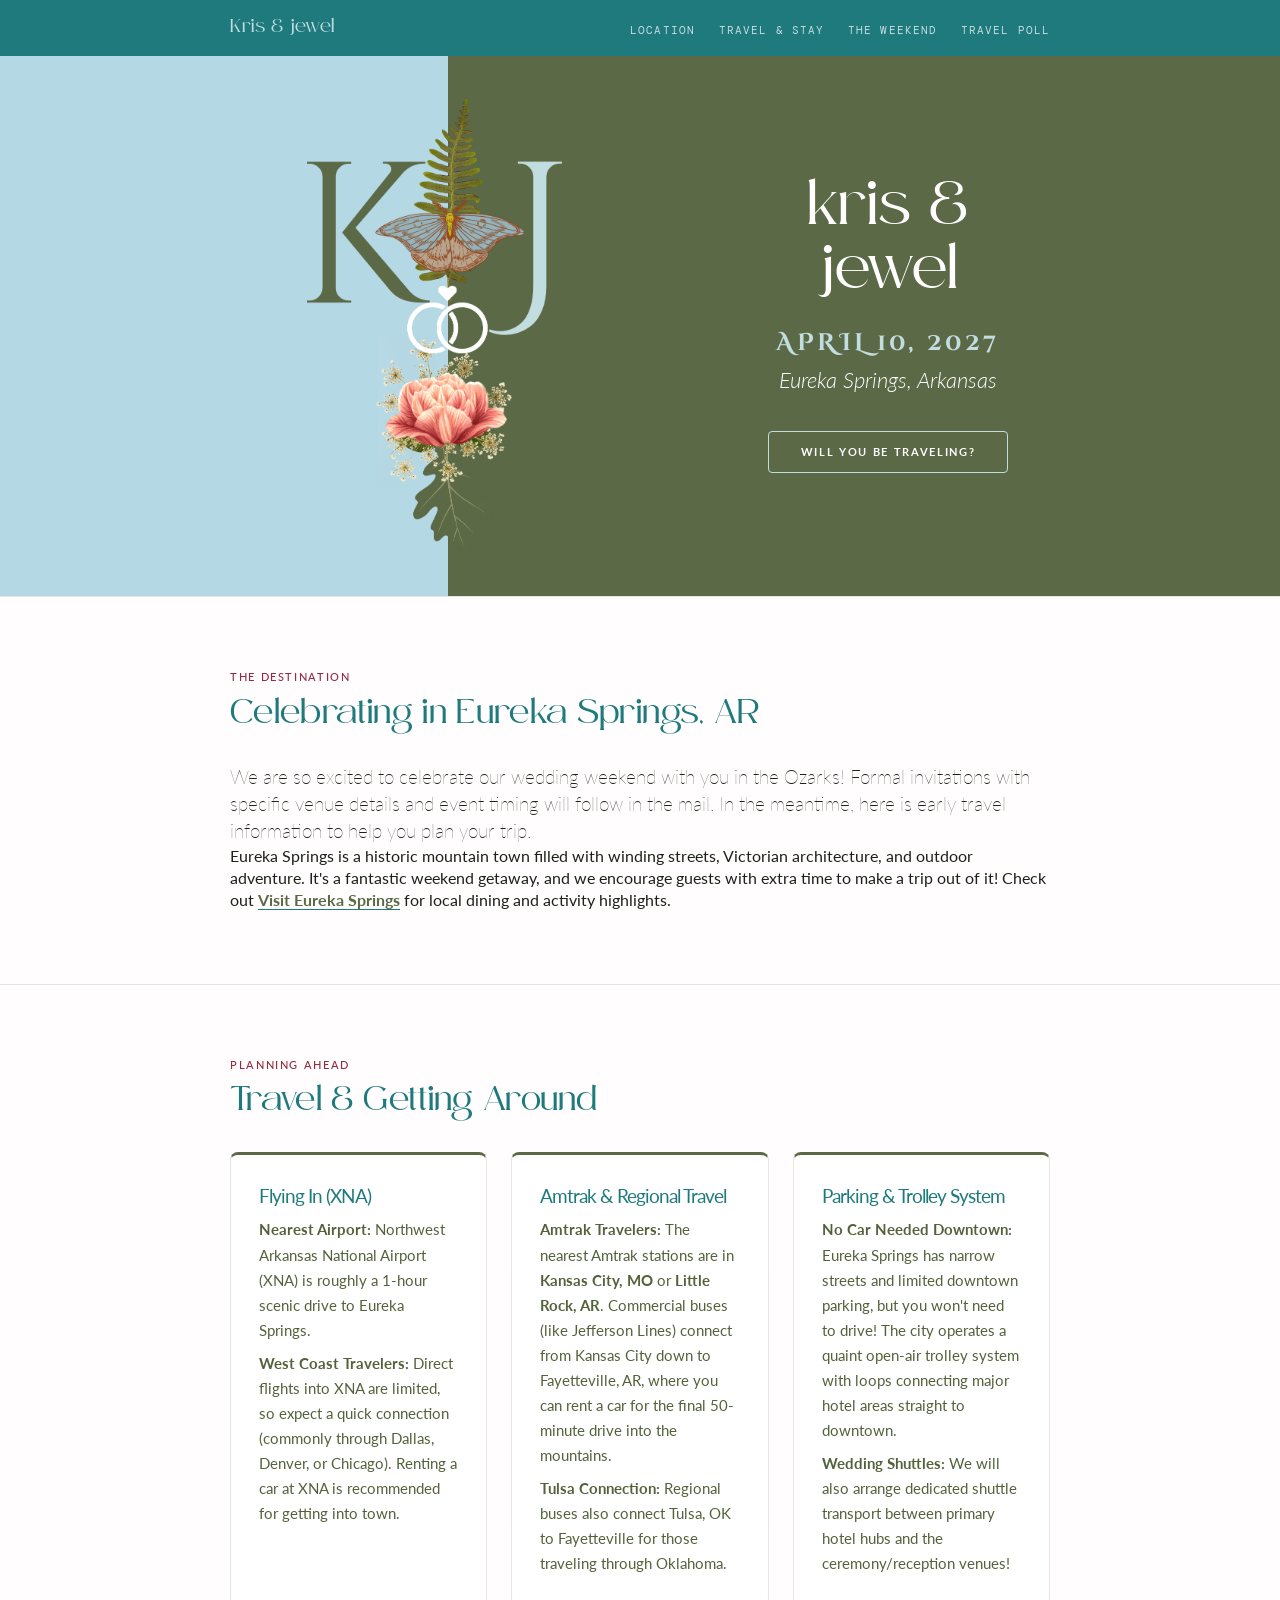
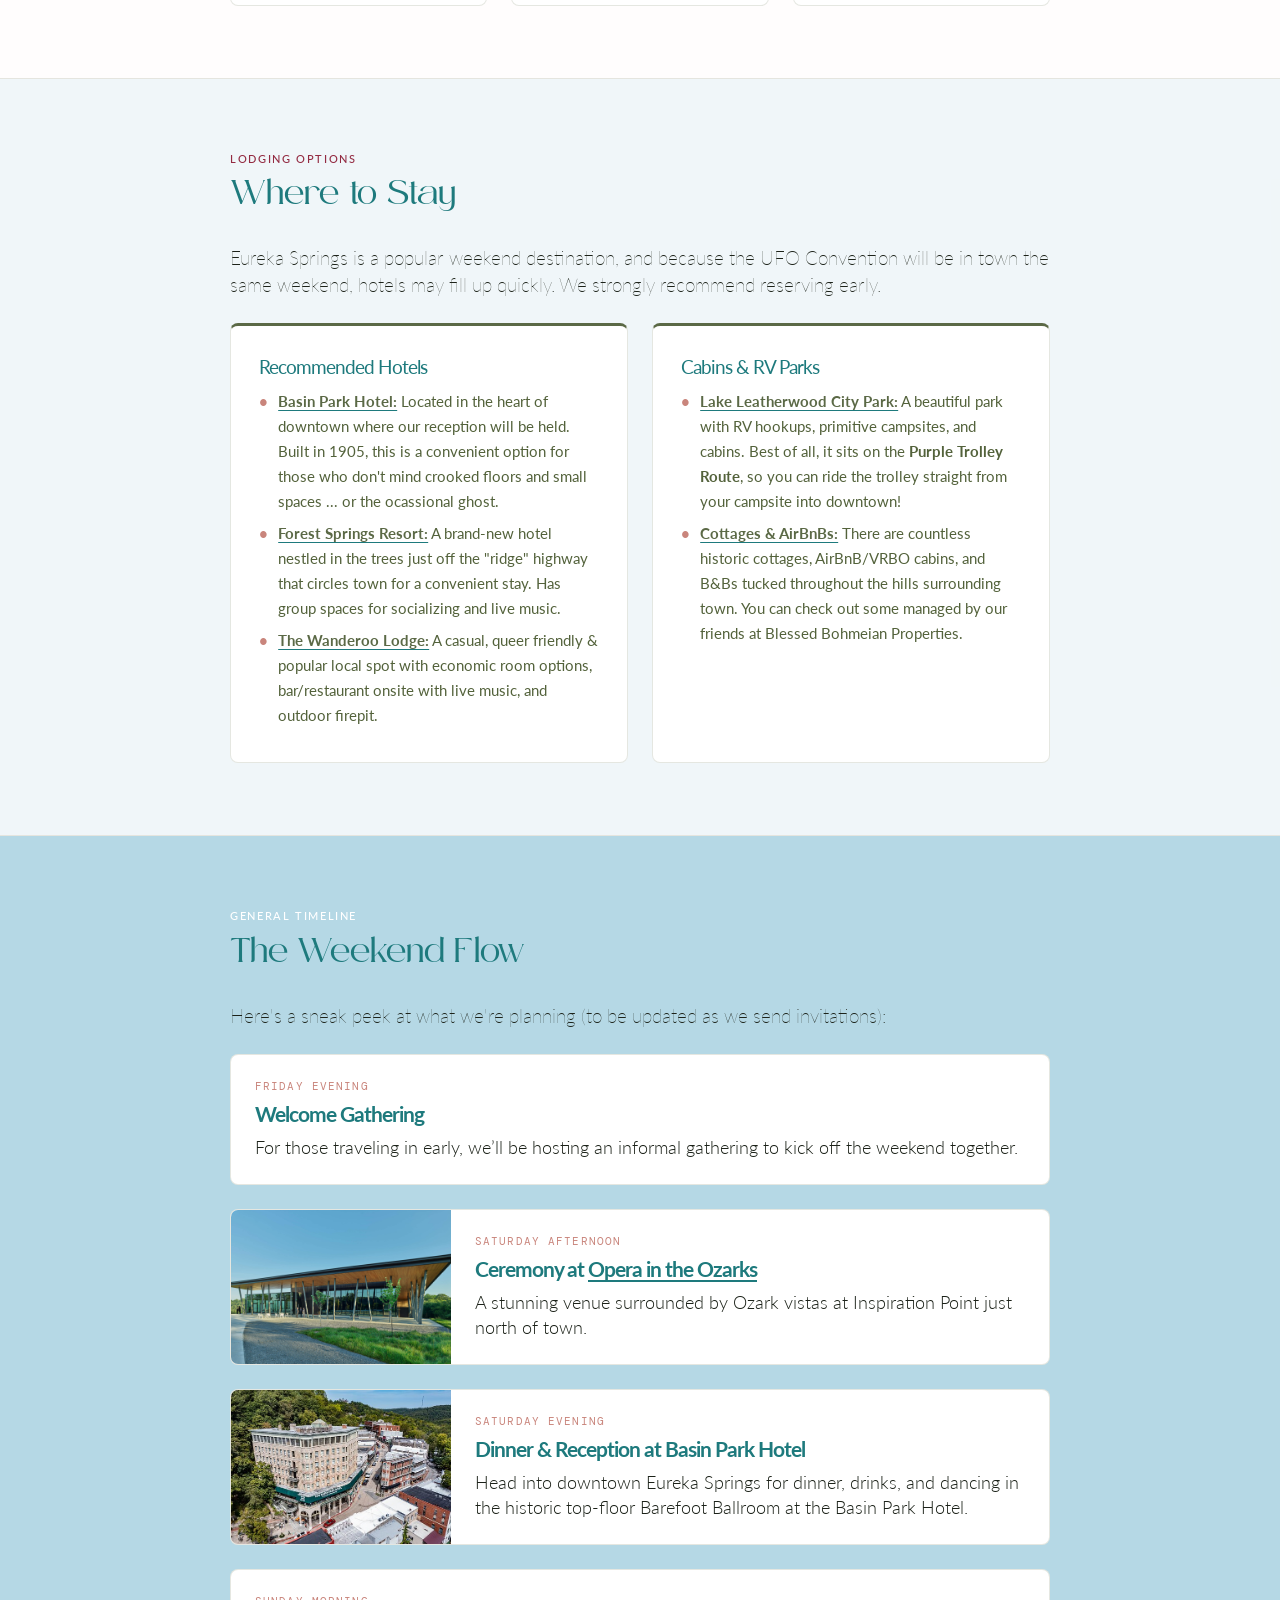
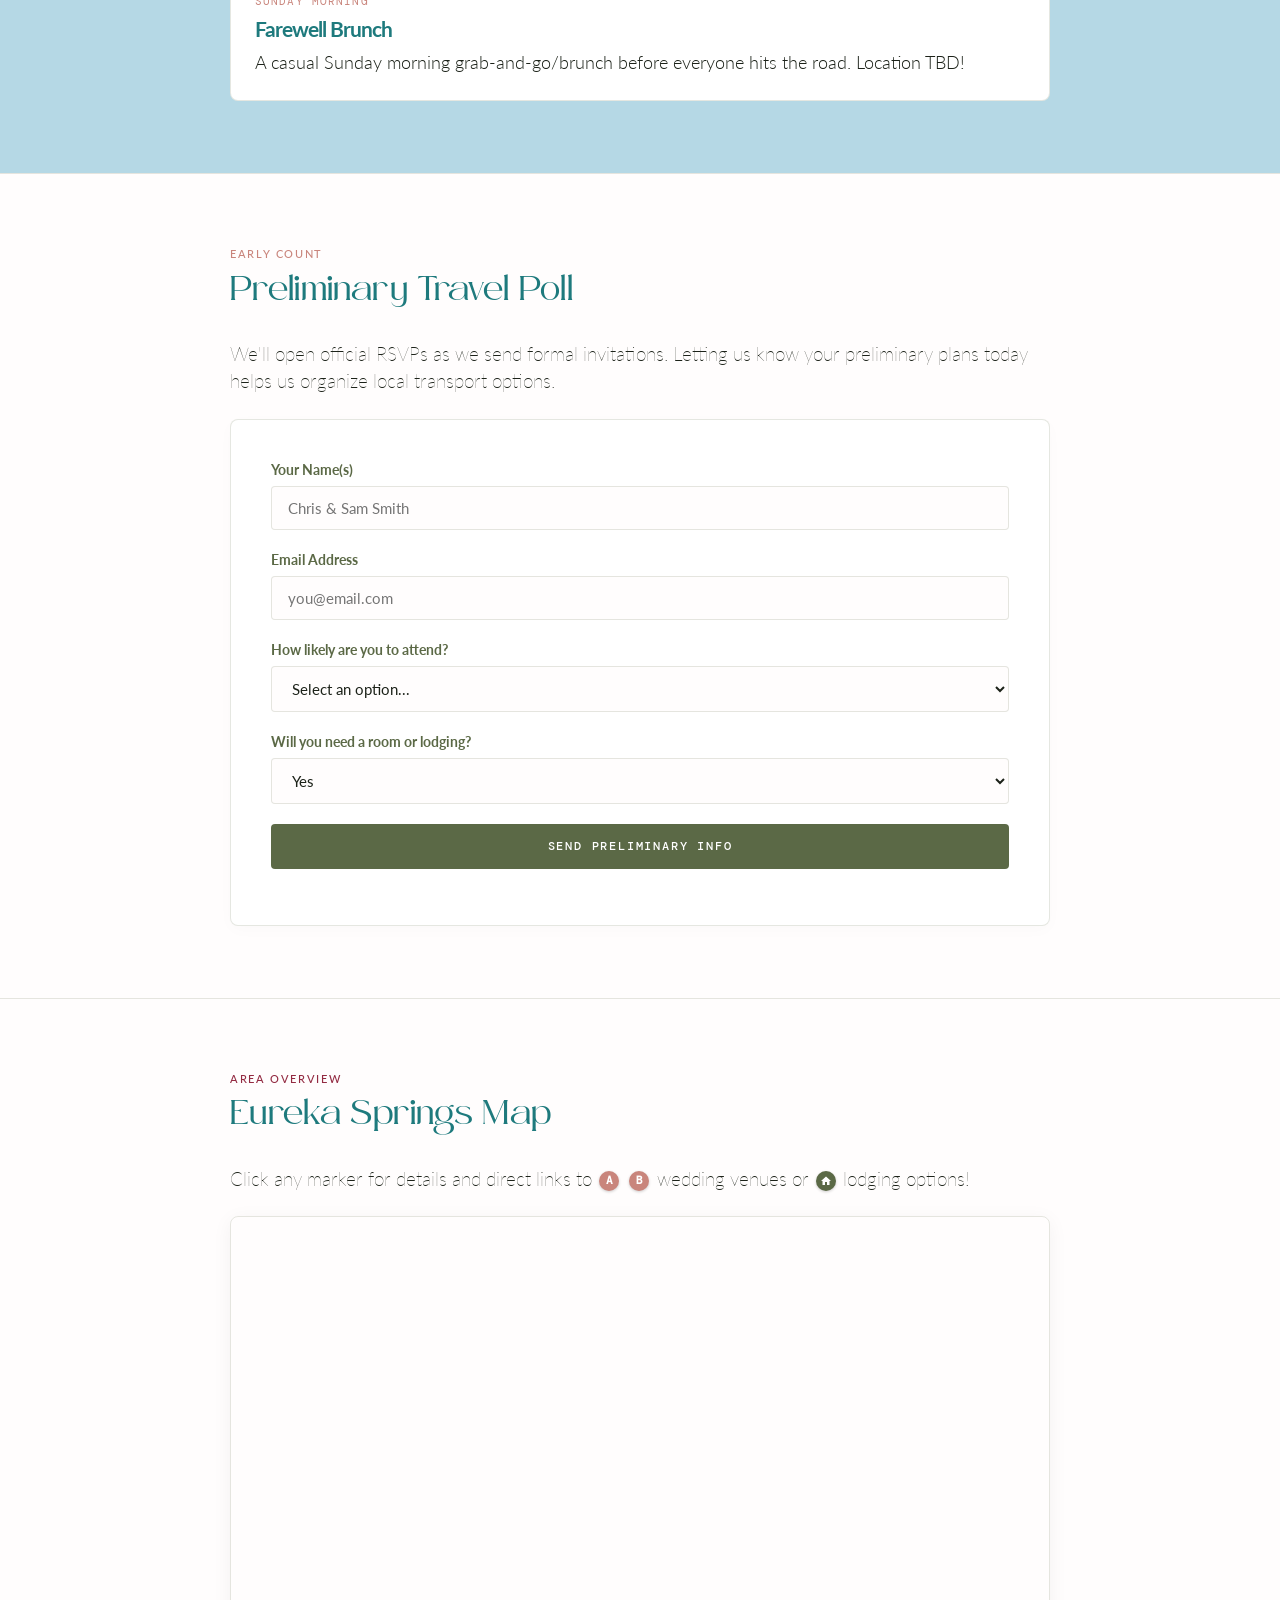
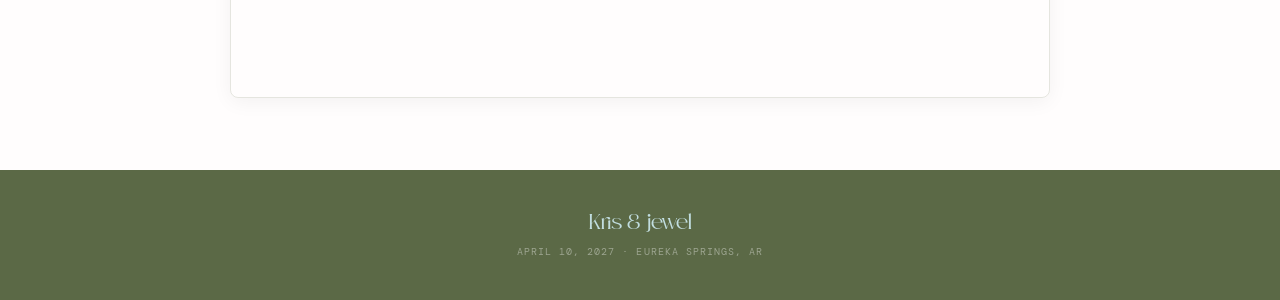
==== wedding/index.html @ e73281ef "adding wedding page for preview" ====
<!DOCTYPE html>
<html lang="en">
<head>
  <meta charset="UTF-8">
  <meta name="viewport" content="width=device-width, initial-scale=1.0">
  <title>Save the Date — Kris & jewel</title>
  <link rel="preconnect" href="https://fonts.googleapis.com">
  <link rel="preconnect" href="https://fonts.gstatic.com" crossorigin>
  <link href="https://fonts.googleapis.com/css2?family=Alex+Brush&family=Cinzel+Decorative&family=DM+Mono:wght@400;500&family=Lato:ital,wght@0,300;0,400;0,700;1,300;1,400&display=swap" rel="stylesheet">
  <!-- Mapbox GL JS -->
  <link href="https://api.mapbox.com/mapbox-gl-js/v3.1.2/mapbox-gl.css" rel="stylesheet">
  <script src="https://api.mapbox.com/mapbox-gl-js/v3.1.2/mapbox-gl.js"></script>

  <style>
/* ==========================================================================
   1. FONTS & ASSETS
   ========================================================================== */
@font-face {
  font-family: 'Safira March';
  src: url('assets/safira_march/SafiraMarch.ttf') format('truetype');
  font-weight: normal;
  font-style: normal;
  font-display: swap;
}

/* ==========================================================================
   2. SYSTEM VARIABLES (THEME CONFIGURATION)
   ========================================================================== */
:root {
  /* Color Palette */
  --brand-primary: #5b6946;      /* Deep Moss Green */
  --brand-secondary: #1e7a7d;    /* Teal */
  --brand-highlight: #C1DDDF;    /* Light Mid-Blue */
  --brand-accent: #c9857c; /*#E3887D; Coral Pink Accent */
  --brand-accent-dark: #932b42; /* crimson */

  /* Surface & Body Colors */
  --bg-main: #fffdfd;            /* almost white */
  --bg-secondary: #B5D8E5;       /* Soft ice blue */
  --bg-tertiary: #d8e6db;        /* light green */
  --surface-main: #FFFFFF;       /* Card Surface */
  --text-main: #1C2219;          /* Primary Body Text */
  --text-muted: #53623B;         /* Secondary Text (Muted Moss) */
  --text-light: #737D6F;         /* Light Text */
  --text-inverse: #FFFFFF;       /* Text on dark backgrounds */

  /* Structural Variables */
  --border-color: rgba(83, 98, 59, 0.15);
  --max-w: 820px;

  /* Typography Variables */
  --font-header: 'Safira March', serif;
  --font-accent: 'Cinzel Decorative', serif;
  --font-cursive: 'Alex Brush', cursive;
  --font-body: 'Lato', system-ui, -apple-system, sans-serif;
  --font-mono: 'DM Mono', monospace;
}

/* ==========================================================================
   3. BASE & RESET
   ========================================================================== */
*, *::before, *::after { 
  box-sizing: border-box; 
  margin: 0; 
  padding: 0; 
}

html { 
  scroll-behavior: smooth; 
  scroll-padding-top: 64px; 
}

body {
  font-family: var(--font-body);
  color: var(--text-main);
  background: var(--bg-main);
  line-height: 1.4;
  -webkit-font-smoothing: antialiased;
}

a {
  color: var(--brand-primary);
  text-decoration: underline;
  text-decoration-color: var(--brand-secondary);
  text-underline-offset: 3px;
  font-weight: 700;
  transition: color 0.2s, text-decoration-color 0.2s;
}

a:hover { 
  color: var(--text-main); 
  text-decoration-color: var(--brand-primary); 
}

/* ==========================================================================
   4. NAVIGATION
   ========================================================================== */
nav {
  position: sticky;
  top: 0;
  z-index: 100;
  background: #1e7a7d;
  padding: 0 1.5rem;
}

.nav-inner {
  max-width: var(--max-w);
  margin: 0 auto;
  display: flex;
  align-items: center;
  justify-content: space-between;
  height: 56px;
}

.nav-logo {
  font-family: var(--font-header);
  font-size: 1.2rem;
  color: var(--brand-highlight);
  letter-spacing: 0.03em;
}

.nav-links { 
  display: flex; 
  gap: 1.5rem; 
  list-style: none; 
}

.nav-links a {
  color: rgba(255, 255, 255, 0.75);
  font-family: var(--font-mono);
  font-size: 0.68rem;
  font-weight: 400;
  text-transform: uppercase;
  letter-spacing: 0.1em;
  text-decoration: none;
  transition: color 0.2s;
}

.nav-links a:hover,
.nav-links a.active { 
  color: var(--brand-highlight); 
}

.nav-toggle { display: none; }

.hamburger {
  display: none;
  cursor: pointer;
  padding: 0.5rem;
}

.hamburger span {
  display: block;
  width: 22px;
  height: 2px;
  background: var(--brand-highlight);
  margin: 4px 0;
  border-radius: 2px;
  transition: all 0.3s ease;
}

@media (max-width: 768px) {
  .hamburger { display: block; }

  .nav-links {
    display: none;
    position: absolute;
    top: 56px;
    left: 0;
    right: 0;
    background: var(--brand-primary);
    flex-direction: column;
    padding: 1.5rem;
    gap: 1.25rem;
    border-top: 1px solid var(--border-color);
    box-shadow: 0 8px 24px rgba(0, 0, 0, 0.2);
    text-align: center;
  }

  .nav-toggle:checked ~ .nav-links { display: flex; }

  .nav-toggle:checked ~ .hamburger span:nth-child(1) { transform: rotate(45deg) translate(4px, 4px); }
  .nav-toggle:checked ~ .hamburger span:nth-child(2) { opacity: 0; }
  .nav-toggle:checked ~ .hamburger span:nth-child(3) { transform: rotate(-45deg) translate(5px, -5px); }

  .nav-links a { font-size: 0.85rem; padding: 0.35rem 0; display: block; }
}

/* ==========================================================================
   5. GRAPHIC HERO SECTION
   ========================================================================== */
.graphic-hero {
  display: flex;
  width: 100vw;
  padding: 0;
  margin-left: calc(50% - 50vw);
  min-height: 540px;
  background: var(--brand-primary);
  overflow: hidden;
  position: relative;
}

.hero-split-left {
  flex: 0 0 35%;
  background-color: var(--bg-secondary);
  background-image: url('./assets/bkg-blueprint.png');
  background-size: cover;
  background-position: right center;
  position: relative;
  display: flex;
  align-items: center;
  justify-content: flex-end;
}

.hero-monogram-overlay {
  position: absolute;
  right: -114px;
  height: 85%; 
  width: auto;
  object-fit: contain;
  z-index: 10;
  pointer-events: none;
}

.hero-split-right {
  flex: 0 0 65%;
  background: var(--brand-primary);
  display: flex;
  flex-direction: column;
  justify-content: center;
  align-items: center;
  padding: 3rem 2rem 3rem 5rem;
  color: var(--text-inverse);
  text-align: center;
  position: relative;
  z-index: 1;
}

.hero-names-styled {
  font-family: var(--font-header);
  text-transform: lowercase;
  font-size: 3.8rem;
  line-height: 1.05;
  font-weight: 400;
  margin-bottom: 1.25rem;
  color: var(--text-inverse);
  letter-spacing: 0.02em;
}

.hero-date-styled {
  font-family: var(--font-accent);
  font-size: 1.5rem;
  font-weight: 600;
  letter-spacing: 0.14em;
  text-transform: uppercase;
  color: var(--brand-highlight);
  margin-bottom: 0.2rem;
}

.hero-location-styled {
  font-family: var(--font-body);
  font-style: italic;
  font-size: 1.4rem;
  font-weight: 300;
  color: var(--text-inverse);
  margin-bottom: 2.25rem;
}

.hero-cta-styled {
  display: inline-block;
  padding: 0.75rem 2rem;
  background: transparent;
  color: var(--text-inverse);
  border: 1px solid var(--brand-highlight);
  font-family: var(--font-body);
  font-size: 0.7rem;
  text-transform: uppercase;
  letter-spacing: 0.15em;
  text-decoration: none;
  border-radius: 4px;
  transition: all 0.25s ease;
}

.hero-cta-styled:hover {
  background: var(--brand-highlight);
  color: var(--brand-primary);
}

/* ==========================================================================
   6. SECTIONS & CONTENT LAYOUT
   ========================================================================== */
section { padding: 4.5rem 1.5rem; }

.section-inner { 
  max-width: var(--max-w); 
  margin: 0 auto; 
}
.section-intro {
  font-size: 1.2rem;
  font-weight: lighter;
}
.section-label {
  font-family: var(--font-body);
  font-size: 0.68rem;
  font-weight: 500;
  text-transform: uppercase;
  letter-spacing: 0.15em;
  color: var(--brand-accent-dark);
  margin-bottom: 0.4rem;
}

.section-title {
  font-family: var(--font-header);
  font-size: 2.2rem;
  font-weight: 400;
  letter-spacing: 0.01em;
  margin-bottom: 1.5rem;
  color: var(--brand-secondary);
}

section#flow { background-color: var(--bg-secondary); }
section#flow .section-label { color: white; }
section#intent .section-label { color: var(--brand-accent); }

.section-divider {
  border: none;
  border-top: 1px solid var(--border-color);
  margin: 0;
}

/* Cards Grid */
.card-grid {
  display: grid;
  grid-template-columns: repeat(auto-fit, minmax(250px, 1fr));
  gap: 1.5rem;
  margin-top: 1.5rem;
}

.card {
  background: var(--surface-main);
  border-radius: 8px;
  padding: 1.75rem;
  border: 1px solid var(--border-color);
  border-top: 3px solid var(--brand-primary);
}

.card h3 {
  font-family: var(--font-body);
  font-size: 1.2rem;
  font-weight: 400;
  letter-spacing: -1px;
  margin-bottom: 0.5rem;
  color: var(--brand-secondary);
}

.card p, .card ul { 
  font-size: 0.95rem; 
  color: var(--text-muted); 
  line-height: 1.65; 
}

.card ul { list-style: none; margin-top: 0.5rem; }
.card ul li { position: relative; padding-left: 1.2rem; margin-bottom: 0.4rem; }
.card ul li::before {
  content: "•";
  color: var(--brand-accent);
  font-weight: bold;
  position: absolute;
  left: 0;
}

/* Event Flow Cards with Venue Thumbnails */
.flow-list { display: flex; flex-direction: column; gap: 1.5rem; margin-top: 1.5rem; }
.flow-card {
  display: flex;
  background: var(--surface-main);
  border: 1px solid var(--border-color);
  border-radius: 8px;
  overflow: hidden;
}
.flow-card-img {
  width: 220px;
  object-fit: cover;
  flex-shrink: 0;
}
.flow-card-body { padding: 1.5rem; flex: 1; }
.flow-card-body p {font-size: 1.1rem; font-weight: 300;}
.flow-card-tag {
  font-family: var(--font-mono);
  font-size: 0.7rem;
  text-transform: uppercase;
  color: var(--brand-accent);
  letter-spacing: 0.1em;
  margin-bottom: 0.25rem;
}
.flow-card-body h3 {
  font-family: var(--font-body);
  font-size: 1.3rem;
  color: var(--brand-secondary);
  margin-bottom: 0.5rem;
  letter-spacing: -1px;
}
.flow-card-body h3 a {
  color: var(--brand-secondary);
}
.flow-card-body h3 a:hover {
  color: var(--brand-accent);
}

/* ==========================================================================
   7. FORM PIPELINE
   ========================================================================== */
.form-container {
  background: var(--surface-main);
  border: 1px solid var(--border-color);
  border-radius: 8px;
  padding: 2.5rem;
  margin-top: 1.5rem;
  box-shadow: 0 4px 16px rgba(0,0,0,0.02);
}

.form-group { margin-bottom: 1.25rem; }

.form-group label {
  display: block;
  font-size: 0.88rem;
  font-weight: 700;
  color: var(--brand-primary);
  margin-bottom: 0.4rem;
}

.form-group input, .form-group select {
  width: 100%;
  padding: 0.75rem 1rem;
  border: 1px solid var(--border-color);
  border-radius: 4px;
  background: var(--bg-main);
  font-family: var(--font-body);
  font-size: 0.95rem;
  color: var(--text-main);
}

.form-group input:focus, .form-group select:focus {
  outline: none;
  border-color: var(--brand-primary);
  box-shadow: 0 0 0 2px var(--bg-secondary);
}

.submit-btn {
  width: 100%;
  padding: 0.9rem;
  background: var(--brand-primary);
  color: var(--text-inverse);
  border: none;
  border-radius: 4px;
  font-family: var(--font-mono);
  font-size: 0.75rem;
  font-weight: 500;
  text-transform: uppercase;
  letter-spacing: 0.15em;
  cursor: pointer;
  transition: background 0.2s;
}

.submit-btn:hover { background: var(--brand-accent); }

#form-status {
  margin-top: 1rem;
  font-size: 0.88rem;
  text-align: center;
  color: var(--brand-primary);
  font-weight: 700;
}

/* ==========================================================================
   8. FOOTER
   ========================================================================== */
footer {
  background: var(--brand-primary);
  color: rgba(255, 255, 255, 0.6);
  text-align: center;
  padding: 2.5rem 1.5rem;
}

footer .footer-names {
  font-family: var(--font-header);
  font-size: 1.3rem;
  color: var(--brand-highlight);
  margin-bottom: 0.35rem;
}

footer p {
  font-family: var(--font-mono);
  font-size: 0.65rem;
  letter-spacing: 0.1em;
  text-transform: uppercase;
  color: rgba(255, 255, 255, 0.4);
}

/* ==========================================================================
   9. RESPONSIVE BREAKPOINTS
   ========================================================================== */
@media (max-width: 768px) {
  .graphic-hero {
    flex-direction: column;
    min-height: auto;
  }
  
  .hero-split-left {
    flex: 0 0 320px;
    width: 100%;
    justify-content: center;
    background: 
      linear-gradient(to right, transparent 50%, var(--brand-primary) 50%),
      url('./assets/bkg-blueprint.png') left center / cover no-repeat,
      var(--bg-secondary);
  }
  
  .hero-monogram-overlay {
    position: relative;
    right: 0;
    height: 46vh;
    max-width: 90%;
  }
  
  .hero-split-right {
    flex: 1;
    width: 100%;
    padding: 2rem 1.5rem 3.5rem;
  }

  .hero-names-styled {
    font-size: 2.2rem;
    margin-bottom: 1rem;
    margin-top: 1rem; 
  }
  .hero-names-styled br { display: none; }

  .hero-location-styled { font-size: 1.2rem; }

  .flow-card { flex-direction: column; }
  .flow-card-img { width: 100%; height: 180px; }
}


/* ==========================================================================
   MAP SECTION & MAPBOX STYLING
   ========================================================================== */
#map-section {
  padding: 4.5rem 1.5rem;
  background: var(--bg-main);
}

.map-container-wrapper {
  max-width: var(--max-w);
  margin: 1.5rem auto 0;
  border-radius: 8px;
  overflow: hidden;
  border: 1px solid var(--border-color);
  box-shadow: 0 4px 20px rgba(0, 0, 0, 0.05);
}

#map {
  width: 100%;
  height: 480px;
}

/* Custom Mapbox Popup Styling */
.mapboxgl-popup-content {
  background: var(--surface-main) !important;
  border-radius: 6px !important;
  padding: 1rem !important;
  font-family: var(--font-body) !important;
  border: 1px solid var(--border-color) !important;
  box-shadow: 0 4px 12px rgba(0,0,0,0.1) !important;
}

.popup-tag {
  font-family: var(--font-mono);
  font-size: 0.65rem;
  text-transform: uppercase;
  color: var(--brand-accent);
  letter-spacing: 0.1em;
  margin-bottom: 0.2rem;
}

.popup-title {
  font-family: var(--font-header);
  font-size: 1.1rem;
  color: var(--brand-primary);
  margin-bottom: 0.3rem;
}

.popup-desc {
  font-size: 0.85rem;
  color: var(--text-muted);
  line-height: 1.4;
}
.popup-link {
  display: inline-block;
  margin-top: 0.6rem;
  font-family: var(--font-mono);
  font-size: 0.7rem;
  text-transform: uppercase;
  color: var(--brand-primary);
  text-decoration: none;
  font-weight: 500;
  letter-spacing: 0.05em;
  transition: color 0.2s;
}
.popup-link:hover {
  color: var(--brand-accent);
  text-decoration: underline;
}

/* Custom Mapbox Marker Pin Styles */
.custom-marker {
  width: 34px;
  height: 34px;
  border-radius: 50%;
  display: flex;
  align-items: center;
  justify-content: center;
  color: #ffffff;
  font-weight: 700;
  font-size: 0.9rem;
  font-family: var(--font-mono);
  cursor: pointer;
  box-shadow: 0 3px 10px rgba(0,0,0,0.25);
  border: 2px solid #ffffff;
  transition: transform 0.15s ease;
}

.custom-marker:hover {
  transform: scale(1.15);
  z-index: 20;
}

/* Color Coding */
.marker-wedding { 
  background-color: var(--brand-accent); /* Coral Pink for Ceremony & Reception */
}

.marker-stay { 
  background-color: var(--brand-primary); /* Deep Moss Green for Lodging */
}

/* House Icon for Lodging Markers */
.marker-stay::before {
  content: "";
  display: block;
  width: 18px;
  height: 18px;
  background-color: #ffffff;
  /* Embedded Inline SVG House Icon */
  mask: url('data:image/svg+xml;utf8,<svg xmlns="http://www.w3.org/2000/svg" viewBox="0 0 24 24"><path d="M10 20v-6h4v6h5v-8h3L12 3 2 12h3v8z"/></svg>') no-repeat center / contain;
  -webkit-mask: url('data:image/svg+xml;utf8,<svg xmlns="http://www.w3.org/2000/svg" viewBox="0 0 24 24"><path d="M10 20v-6h4v6h5v-8h3L12 3 2 12h3v8z"/></svg>') no-repeat center / contain;
}

@media (max-width: 768px) {
  #map { height: 360px; }
}

/* Inline Map Legend Badges */
.badge-inline {
  display: inline-flex;
  align-items: center;
  justify-content: center;
  width: 20px;
  height: 20px;
  border-radius: 50%;
  font-family: var(--font-mono);
  font-size: 0.68rem;
  font-weight: 700;
  color: #ffffff;
  vertical-align: middle;
  margin: 0 0.15rem;
  box-shadow: 0 1px 3px rgba(0, 0, 0, 0.2);
}

.badge-wedding {
  background-color: var(--brand-accent);
}

.badge-stay {
  background-color: var(--brand-primary);
}

/* Inline SVG House Icon inside the Stay Badge */
.badge-stay::before {
  content: "";
  display: block;
  width: 12px;
  height: 12px;
  background-color: #ffffff;
  mask: url('data:image/svg+xml;utf8,<svg xmlns="http://www.w3.org/2000/svg" viewBox="0 0 24 24"><path d="M10 20v-6h4v6h5v-8h3L12 3 2 12h3v8z"/></svg>') no-repeat center / contain;
  -webkit-mask: url('data:image/svg+xml;utf8,<svg xmlns="http://www.w3.org/2000/svg" viewBox="0 0 24 24"><path d="M10 20v-6h4v6h5v-8h3L12 3 2 12h3v8z"/></svg>') no-repeat center / contain;
}

  </style>
</head>
<body>

<!-- Nav -->
<nav>
  <div class="nav-inner">
    <span class="nav-logo">Kris &amp; jewel</span>
    
    <input type="checkbox" id="nav-toggle" class="nav-toggle" aria-label="Toggle menu">
    <label for="nav-toggle" class="hamburger">
      <span></span><span></span><span></span>
    </label>
    
    <ul class="nav-links">
      <li><a href="#location">Location</a></li>
      <li><a href="#travel">Travel &amp; Stay</a></li>
      <li><a href="#flow">The Weekend</a></li>
      <li><a href="#intent">Travel Poll</a></li>
    </ul>
  </div>
</nav>

<!-- Hero -->
<section class="graphic-hero" id="hero">
  <div class="hero-split-left">
    <img src="./assets/kj-monogram.png" alt="Kris and Jewel Monogram" class="hero-monogram-overlay">
  </div>

  <div class="hero-split-right">
    <div class="hero-names-styled">
      kris <span class="amp">&amp;</span><br> jewel
    </div>
    
    <div class="hero-date-styled">
      April 10, 2027
    </div>
    
    <div class="hero-location-styled">
      Eureka Springs, Arkansas
    </div>

    <a href="#intent" class="hero-cta-styled">Will You Be Traveling?</a>
  </div>
</section>

<!-- Location -->
<hr class="section-divider">
<section id="location">
  <div class="section-inner">
    <div class="section-label">The Destination</div>
    <h2 class="section-title">Celebrating in Eureka Springs, AR</h2>
    <p class="section-intro">
      We are so excited to celebrate our wedding weekend with you in the Ozarks! Formal invitations with specific venue details and event timing will follow in the mail. In the meantime, here is early travel information to help you plan your trip.
    </p>
    <p>
      Eureka Springs is a historic mountain town filled with winding streets, Victorian architecture, and outdoor adventure. It's a fantastic weekend getaway, and we encourage guests with extra time to make a trip out of it! Check out <a href="https://www.visiteurekasprings.com" target="_blank" rel="noopener">Visit Eureka Springs</a> for local dining and activity highlights.
    </p>
  </div>
</section>

<!-- Travel & Accommodation -->
<hr class="section-divider">
<section id="travel" style="background: var(--bg-main);">
  <div class="section-inner">
    <div class="section-label">Planning Ahead</div>
    <h2 class="section-title">Travel &amp; Getting Around</h2>
    
    <div class="card-grid">
      <div class="card">
        <h3>Flying In (XNA)</h3>
        <p><strong>Nearest Airport:</strong> Northwest Arkansas National Airport (XNA) is roughly a 1-hour scenic drive to Eureka Springs.</p>
        <p style="margin-top: 0.5rem;"><strong>West Coast Travelers:</strong> Direct flights into XNA are limited, so expect a quick connection (commonly through Dallas, Denver, or Chicago). Renting a car at XNA is recommended for getting into town.</p>
      </div>

      <div class="card">
        <h3>Amtrak &amp; Regional Travel</h3>
        <p><strong>Amtrak Travelers:</strong> The nearest Amtrak stations are in <strong>Kansas City, MO</strong> or <strong>Little Rock, AR</strong>. Commercial buses (like Jefferson Lines) connect from Kansas City down to Fayetteville, AR, where you can rent a car for the final 50-minute drive into the mountains.</p>
        <p style="margin-top: 0.5rem;"><strong>Tulsa Connection:</strong> Regional buses also connect Tulsa, OK to Fayetteville for those traveling through Oklahoma.</p>
      </div>

      <div class="card">
        <h3>Parking &amp; Trolley System</h3>
        <p><strong>No Car Needed Downtown:</strong> Eureka Springs has narrow streets and limited downtown parking, but you won't need to drive! The city operates a quaint open-air trolley system with loops connecting major hotel areas straight to downtown.</p>
        <p style="margin-top: 0.5rem;"><strong>Wedding Shuttles:</strong> We will also arrange dedicated shuttle transport between primary hotel hubs and the ceremony/reception venues!</p>
      </div>
    </div>
  </div>
</section>

<!-- Where to Stay -->
<hr class="section-divider">
<section style="background: rgba(181, 216, 229, 0.2);">
  <div class="section-inner">
    <div class="section-label">Lodging Options</div>
    <h2 class="section-title">Where to Stay</h2>
    <p class="section-intro">
      Eureka Springs is a popular weekend destination, and because the UFO Convention will be in town the same weekend, hotels may fill up quickly. We strongly recommend reserving early.
    </p>

    <div class="card-grid">
      <div class="card">
        <h3>Recommended Hotels</h3>
        <ul>
          <li><strong><a href="https://basinpark.com/" target="_blank">Basin Park Hotel:</a></strong> Located in the heart of downtown where our reception will be held. Built in 1905, this is a convenient option for those who don't mind crooked floors and small spaces ... or the ocassional ghost.</li>
          <li><strong><a href="https://www.forestspringsresort.com/" target="_blank">Forest Springs Resort:</a></strong> A brand-new hotel nestled in the trees just off the "ridge" highway that circles town for a convenient stay. Has group spaces for socializing and live music.</li>
          <li><strong><a href="https://www.wanderoolodge.com/" target="_blank">The Wanderoo Lodge:</a></strong> A casual, queer friendly & popular local spot with economic room options, bar/restaurant onsite with live music, and outdoor firepit.</li>
        </ul>
      </div>

      <div class="card">
        <h3>Cabins &amp; RV Parks</h3>
        <ul>
          <li><strong><a href="https://www.eurekasprings.org/city-parks/lake-leatherwood-city-park/" target="_blank">Lake Leatherwood City Park:</a></strong> A beautiful park with RV hookups, primitive campsites, and cabins. Best of all, it sits on the <strong>Purple Trolley Route</strong>, so you can ride the trolley straight from your campsite into downtown!</li>
          <li><strong><a href="https://www.bookeureka.com/" target="_blank">Cottages &amp; AirBnBs:</a></strong> There are countless historic cottages, AirBnB/VRBO cabins, and B&amp;Bs tucked throughout the hills surrounding town. You can check out some managed by our friends at Blessed Bohmeian Properties.</li>
        </ul>
      </div>
    </div>
  </div>
</section>

<!-- Weekend Flow -->
<hr class="section-divider">
<section id="flow">
  <div class="section-inner">
    <div class="section-label">General Timeline</div>
    <h2 class="section-title">The Weekend Flow</h2>
    <p class="section-intro">
      Here's a sneak peek at what we're planning (to be updated as we send invitations):
    </p>

    <div class="flow-list">
      <div class="flow-card">
        <div class="flow-card-body">
          <div class="flow-card-tag">Friday Evening</div>
          <h3>Welcome Gathering</h3>
          <p>For those traveling in early, we’ll be hosting an informal gathering to kick off the weekend together.</p>
        </div>
      </div>

      <div class="flow-card">
        <img src="./assets/operahouse.jpg" alt="Opera in the Ozarks" class="flow-card-img">
        <div class="flow-card-body">
          <div class="flow-card-tag">Saturday Afternoon</div>
          <h3>Ceremony at <a href="https://opera.org" target="_blank" rel="noopener">Opera in the Ozarks</a></h3>
          <p>A stunning venue surrounded by Ozark vistas at Inspiration Point just north of town.</p>
        </div>
      </div>

      <div class="flow-card">
        <img src="./assets/basinparkhotel.jpg" alt="Basin Park Hotel" class="flow-card-img">
        <div class="flow-card-body">
          <div class="flow-card-tag">Saturday Evening</div>
          <h3>Dinner &amp; Reception at Basin Park Hotel</h3>
          <p>Head into downtown Eureka Springs for dinner, drinks, and dancing in the historic top-floor Barefoot Ballroom at the Basin Park Hotel.</p>
        </div>
      </div>

      <div class="flow-card">
        <div class="flow-card-body">
          <div class="flow-card-tag">Sunday Morning</div>
          <h3>Farewell Brunch</h3>
          <p>A casual Sunday morning grab-and-go/brunch before everyone hits the road. Location TBD!</p>
        </div>
      </div>
    </div>
  </div>
</section>

<!-- Travel Intent Form -->
<hr class="section-divider">
<section id="intent">
  <div class="section-inner">
    <div class="section-label">Early Count</div>
    <h2 class="section-title">Preliminary Travel Poll</h2>
    <p class="section-intro">
      We'll open official RSVPs as we send formal invitations. 
      Letting us know your preliminary plans today helps us organize local transport options.
    </p>

    <div class="form-container">
      <form id="intent-form">
        <!-- Spam Honeypot -->
        <div style="display:none;" aria-hidden="true">
          <input type="text" id="website_hp" name="website_hp" tabindex="-1">
        </div>

        <div class="form-group">
          <label for="names">Your Name(s)</label>
          <input type="text" id="names" required placeholder="Chris & Sam Smith">
        </div>

        <div class="form-group">
          <label for="email">Email Address</label>
          <input type="email" id="email" required placeholder="you@email.com">
        </div>

        <div class="form-group">
          <label for="intent_status">How likely are you to attend?</label>
          <select id="intent_status" required>
            <option value="">Select an option...</option>
            <option value="Definitely">Definitely! Count us in</option>
            <option value="Likely">Likely joining</option>
            <option value="Unlikely">Unlikely, but sending love</option>
          </select>
        </div>

        <div class="form-group">
          <label for="hotel_needed">Will you need a room or lodging?</label>
          <select id="hotel_needed" required>
            <option value="Yes">Yes</option>
            <option value="No">No / Local</option>
            <option value="Unsure">Unsure yet</option>
          </select>
        </div>

        <button type="submit" class="submit-btn" id="submit-btn">Send Preliminary Info</button>
        <div id="form-status"></div>
      </form>
    </div>
  </div>
</section>

<!-- Interactive Map Section -->
<hr class="section-divider">
<section id="map-section">
  <div class="section-inner">
    <div class="section-label">Area Overview</div>
    <h2 class="section-title">Eureka Springs Map</h2>

    <p class="section-intro">
      Click any marker for details and direct links to 
      <span class="badge-inline badge-wedding">A</span> 
      <span class="badge-inline badge-wedding">B</span> wedding venues or 
      <span class="badge-inline badge-stay" aria-label="Lodging Icon"></span> lodging options!
    </p>

    <div class="map-container-wrapper">
      <div id="map"></div>
    </div>
  </div>
</section>


<!-- Footer -->
<footer>
  <div class="footer-names">Kris &amp; jewel</div>
  <p>April 10, 2027 &middot; Eureka Springs, AR</p>
</footer>

<script>
  // Form submission handler to DigitalOcean PHP
  document.getElementById('intent-form').addEventListener('submit', async function(e) {
    e.preventDefault();
    const statusDiv = document.getElementById('form-status');
    const btn = document.getElementById('submit-btn');
    btn.disabled = true;
    statusDiv.textContent = 'Submitting...';

    const payload = {
      website_hp: document.getElementById('website_hp').value,
      names: document.getElementById('names').value,
      email: document.getElementById('email').value,
      intent: document.getElementById('intent_status').value,
      hotel: document.getElementById('hotel_needed').value
    };

    try {
      const response = await fetch('https://jewelmlnarik.com/process-intent.php', {
        method: 'POST',
        headers: { 'Content-Type': 'application/json' },
        body: JSON.stringify(payload)
      });

      const result = await response.json();
      if (response.ok) {
        statusDiv.textContent = "Thank you! We've noted your early travel information.";
        this.reset();
      } else {
        statusDiv.textContent = result.message || 'Error processing response.';
        btn.disabled = false;
      }
    } catch (err) {
      statusDiv.textContent = 'Ooops... we haven\'t hooked this up yet. Please try again later.';
      btn.disabled = false;
    }
  });
</script>

<script>
  // Insert your Mapbox Public Access Token here
  mapboxgl.accessToken = 'pk.eyJ1IjoianVlbGxleiIsImEiOiJjbTRnZmRoZnYxanc2MmpvbnZ4cnI3YW5lIn0.fOIRcqYQfcNXBmptNjKdrQ';

  // Define location coordinates and popup details
  const locations = [
    {
      name: "Opera in the Ozarks",
      category: "Ceremony Venue",
      desc: "Lush outdoor ceremony spot just outside of town.",
      coords: [-93.8026084, 36.4458165],
      type: "wedding",
      url: "https://opera.org"
    },
    {
      name: "Basin Park Hotel",
      category: "Reception Venue",
      desc: "Historic top-floor Barefoot Ballroom in downtown Eureka Springs.",
      coords: [-93.7398699, 36.4023576],
      type: "wedding",
      url: "https://www.basinpark.com"
    },
    {
      name: "The Wanderoo Lodge",
      category: "Recommended Stay",
      desc: "Casual, fun lodge with outdoor deck & craft beer.",
      coords: [-93.7494926, 36.3996625],
      type: "stay",
      url: "https://www.wanderoolodge.com"
    },
    {
      name: "Forest Springs Resort",
      category: "Recommended Stay",
      desc: "Brand-new, upscale resort nestled in the trees.",
      coords: [-93.7352919, 36.3892848],
      type: "stay",
      url: "https://www.forestspringsresort.com"
    },
    {
      name: "Lake Leatherwood City Park",
      category: "Cabins, RV & Camping",
      desc: "Cabins & RV hookups on the Purple Trolley Route!",
      coords: [-93.766699, 36.4389218],
      type: "stay",
      url: "https://www.eurekasprings.org/city-parks/lake-leatherwood-city-park/"
    }
  ];

  // Initialize Mapbox map
  const map = new mapboxgl.Map({
    container: 'map',
    style: 'mapbox://styles/mapbox/outdoors-v12', // Light, natural outdoors theme
    center: [-93.7650, 36.4000],
    zoom: 12
  });

  // Add Navigation controls (Zoom +/-)
  map.addControl(new mapboxgl.NavigationControl({ showCompass: false }), 'top-right');

  // Create bounding box to auto-fit all markers on render
  const bounds = new mapboxgl.LngLatBounds();

  // Track letter indices for wedding venues
  let weddingLetters = ['A', 'B', 'C'];

  locations.forEach((loc) => {
    // Create custom styled DOM element for marker pin
    const el = document.createElement('div');
    const isWedding = loc.type === 'wedding';
    
    el.className = `custom-marker ${isWedding ? 'marker-wedding' : 'marker-stay'}`;
    
    // If it's a wedding venue, give it a letter (A, B...).
    // If it's lodging, leave innerText empty so the CSS House Icon shows!
    if (isWedding) {
      el.innerText = weddingLetters.shift();
    }

    // Build link HTML dynamically if URL exists
    const linkHtml = loc.url 
      ? `<a href="${loc.url}" target="_blank" rel="noopener" class="popup-link">Visit Website &rarr;</a>` 
      : '';

    // Build popup card HTML
    const popupContent = `
      <div class="popup-tag">${loc.category}</div>
      <div class="popup-title">${loc.name}</div>
      <div class="popup-desc">${loc.desc}</div>
      ${linkHtml}
    `;

    const popup = new mapboxgl.Popup({ offset: 25 }).setHTML(popupContent);

    // Add marker to map
    new mapboxgl.Marker(el)
      .setLngLat(loc.coords)
      .setPopup(popup)
      .addTo(map);

    bounds.extend(loc.coords);
  });

  // Auto-fit map viewport to contain all 5 markers with padding
  map.on('load', () => {
    map.fitBounds(bounds, {
      padding: { top: 50, bottom: 50, left: 50, right: 50 },
      maxZoom: 13.5
    });
  });
</script>
</body>
</html>
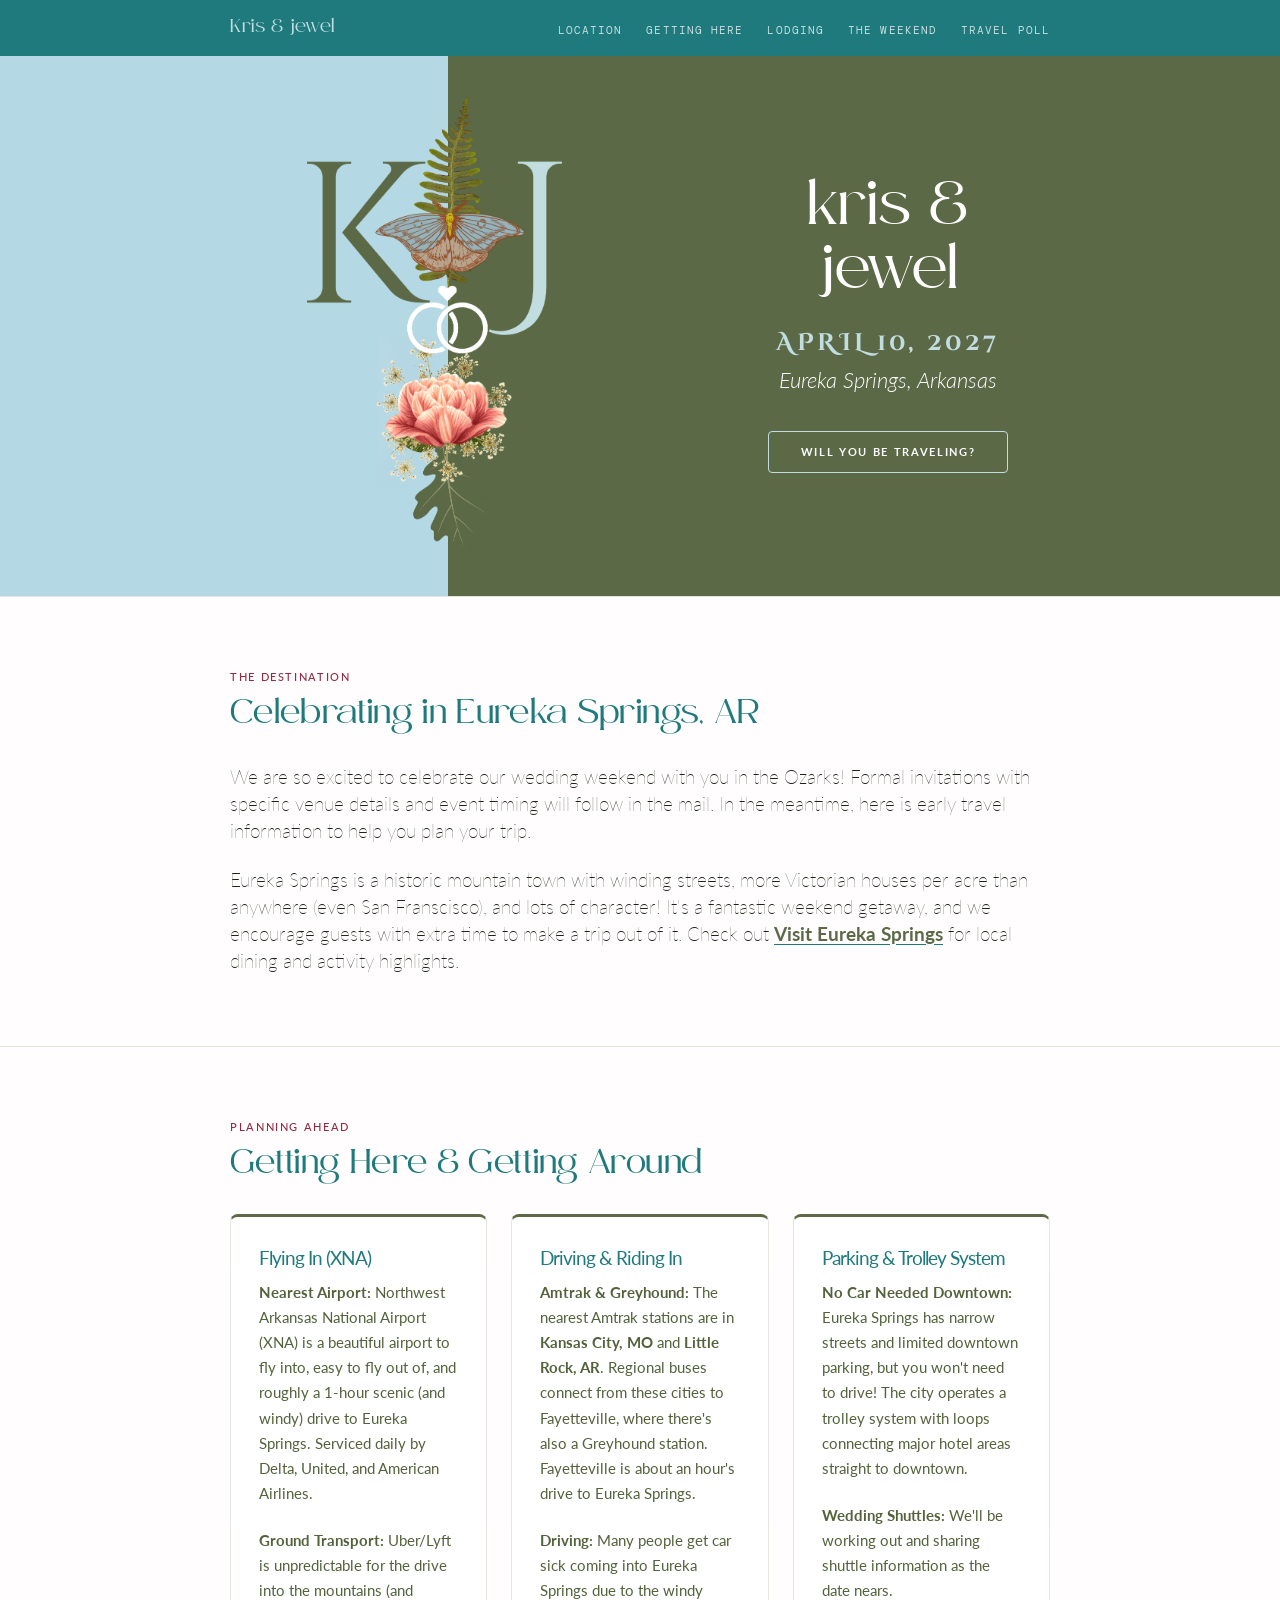
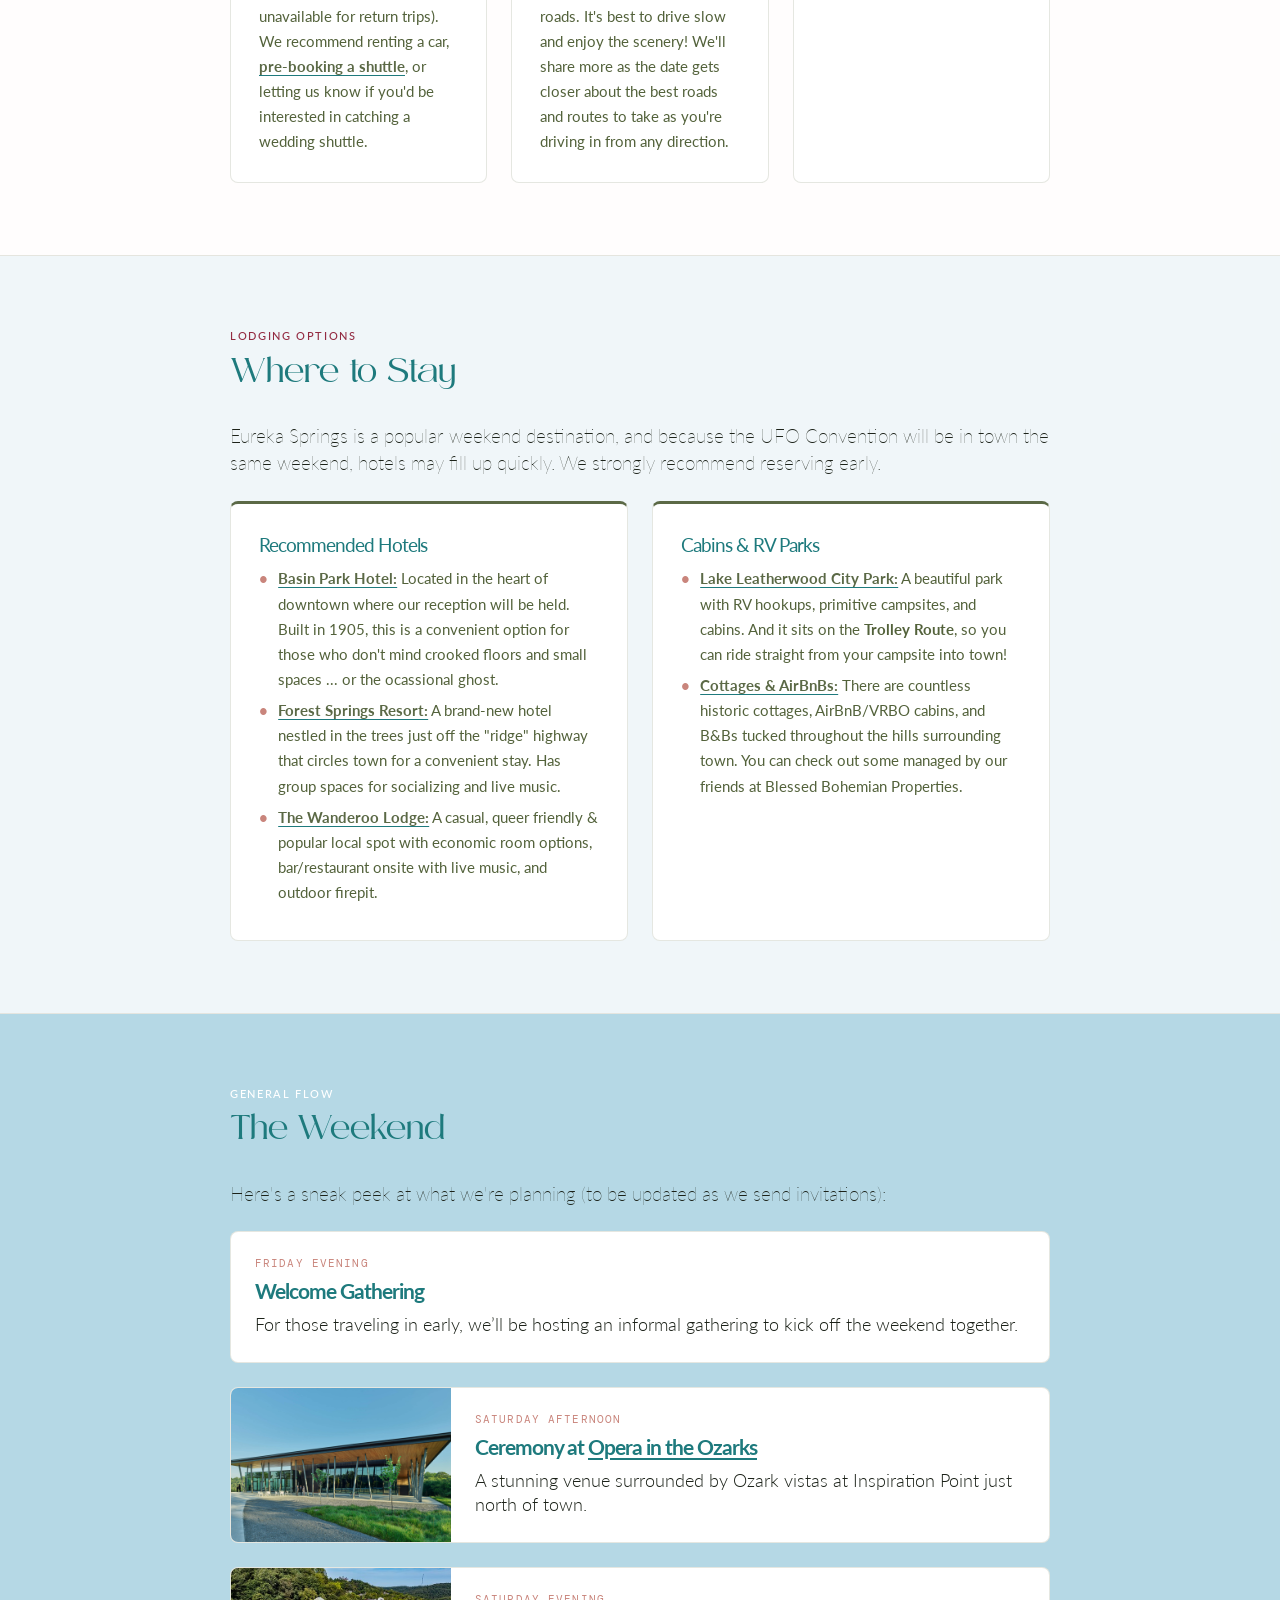
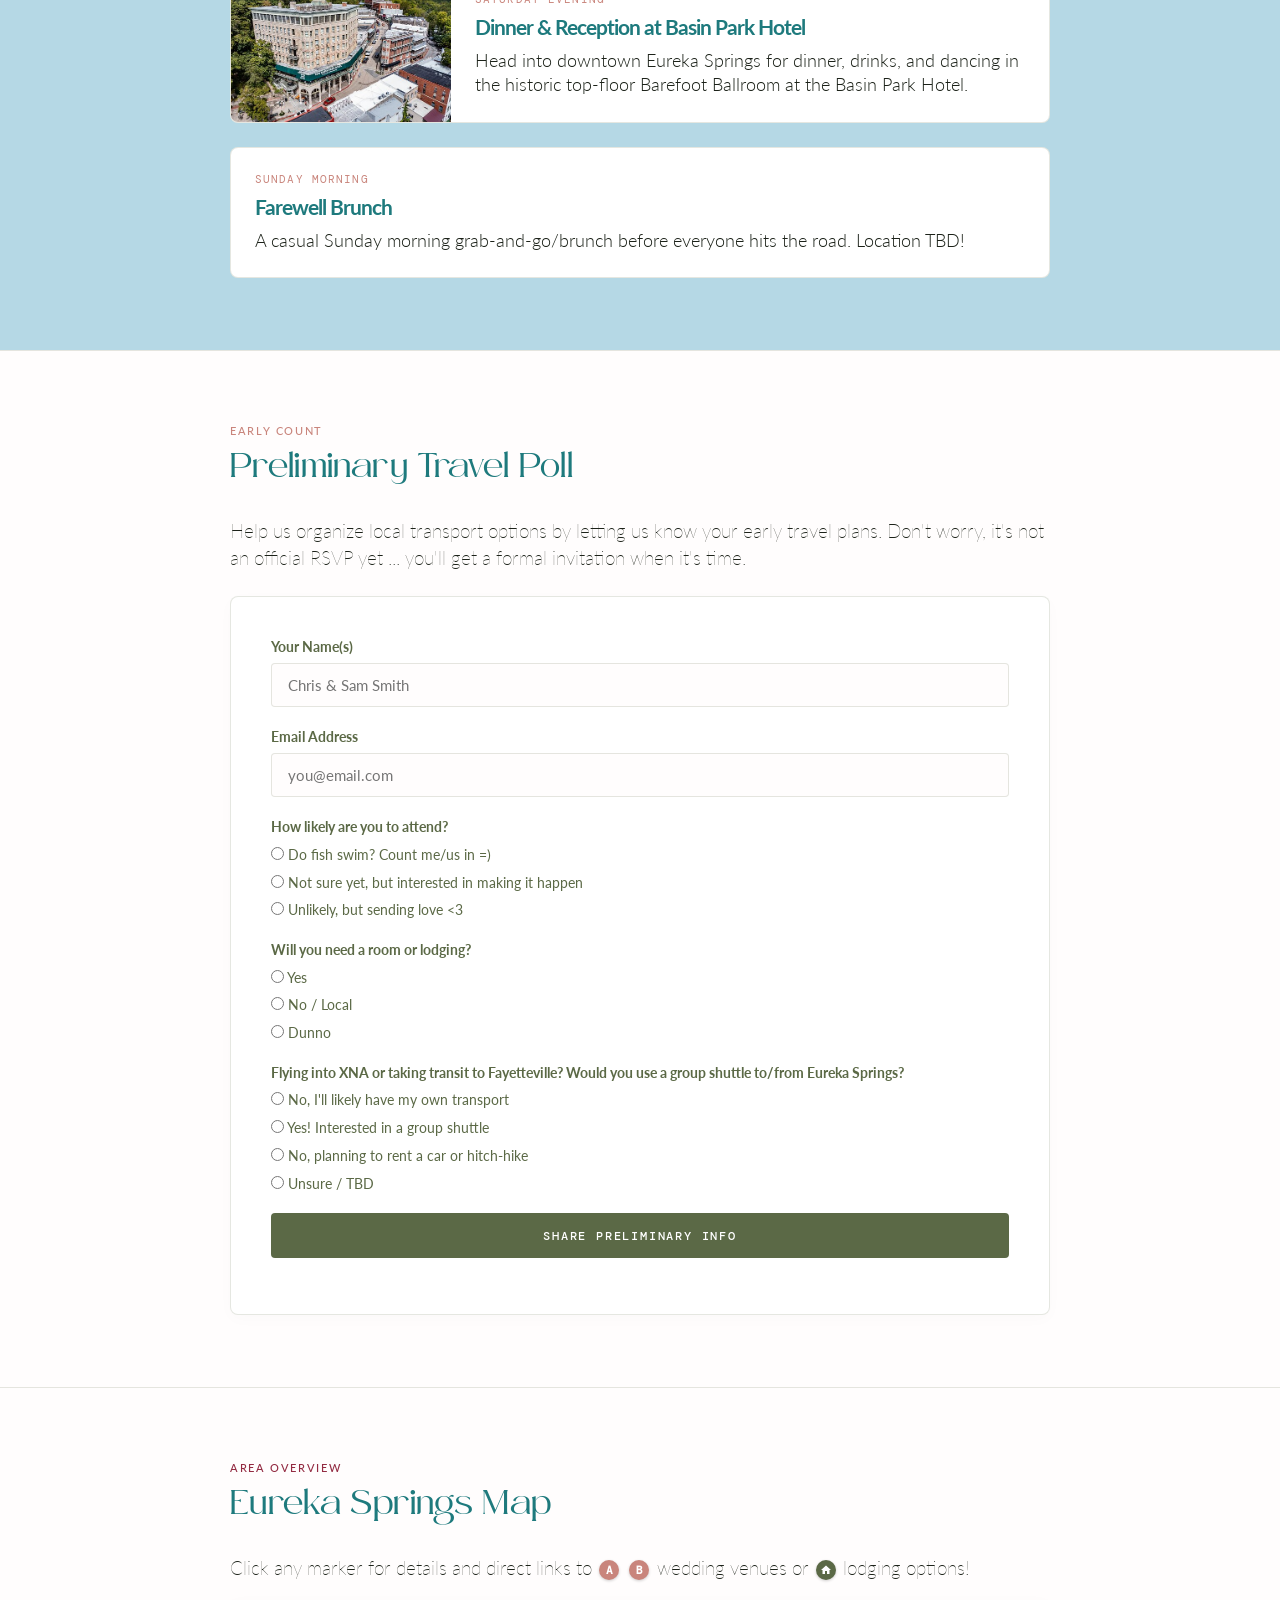
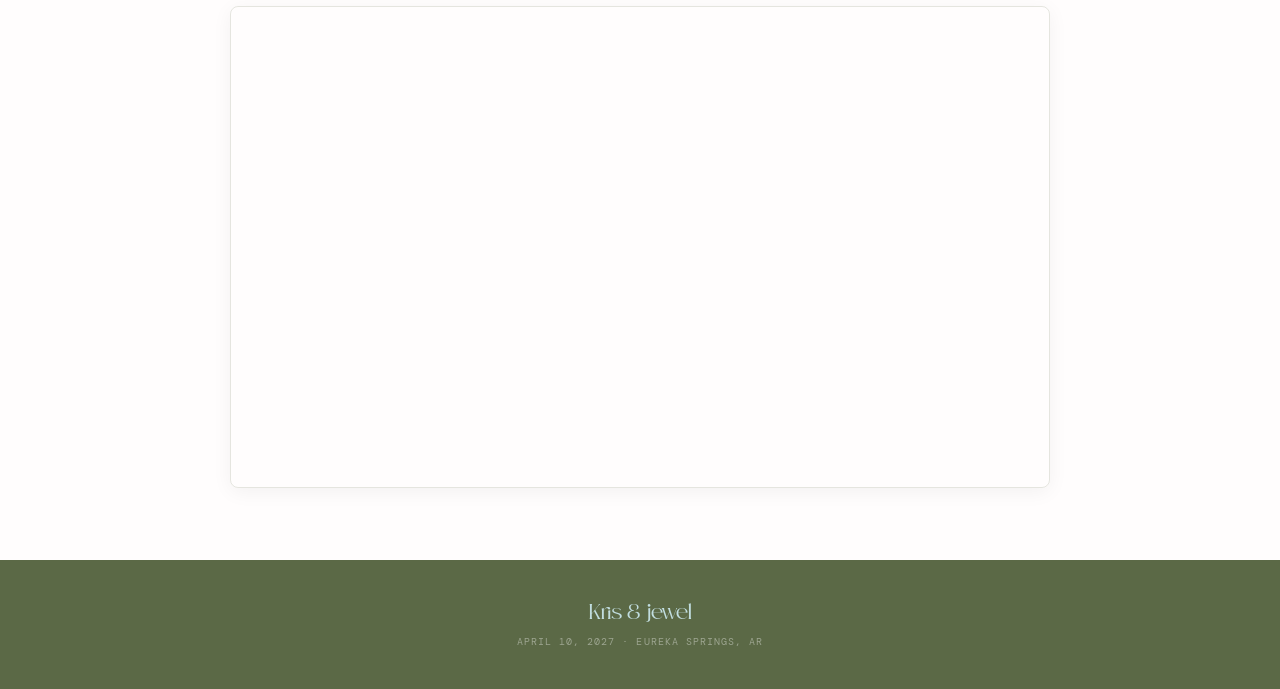
==== commit 1c29d5df: "form updates for wedding page" ====
--- a/wedding/index.html
+++ b/wedding/index.html
@@ -444,6 +444,39 @@
   outline: none;
   border-color: var(--brand-primary);
   box-shadow: 0 0 0 2px var(--bg-secondary);
+}
+
+.radio-group {
+  display: flex;
+  flex-direction: column;
+  gap: 0.5rem;
+  margin-top: 0.5rem;
+}
+
+.radio-option {
+  display: flex;
+  align-items: center;
+  gap: 0.6rem;
+  font-size: 0.92rem;
+  color: var(--text-main);
+  cursor: pointer;
+  padding: 0.4rem 0.6rem;
+  border-radius: 4px;
+  transition: background 0.15s ease;
+}
+label.radio-option {
+    font-weight: 400;
+    margin-bottom: 0;
+    padding: 0;
+}
+.radio-option:hover {
+  color: var(--brand-accent);
+}
+
+.radio-option input[type="radio"] {
+  width: auto;
+  accent-color: var(--brand-primary);
+  cursor: pointer;
 }
 
 .submit-btn {
@@ -713,7 +746,8 @@
     
     <ul class="nav-links">
       <li><a href="#location">Location</a></li>
-      <li><a href="#travel">Travel &amp; Stay</a></li>
+      <li><a href="#travel">Getting Here</a></li>
+      <li><a href="#lodging">Lodging</a></li>
       <li><a href="#flow">The Weekend</a></li>
       <li><a href="#intent">Travel Poll</a></li>
     </ul>
@@ -752,8 +786,9 @@
     <p class="section-intro">
       We are so excited to celebrate our wedding weekend with you in the Ozarks! Formal invitations with specific venue details and event timing will follow in the mail. In the meantime, here is early travel information to help you plan your trip.
     </p>
-    <p>
-      Eureka Springs is a historic mountain town filled with winding streets, Victorian architecture, and outdoor adventure. It's a fantastic weekend getaway, and we encourage guests with extra time to make a trip out of it! Check out <a href="https://www.visiteurekasprings.com" target="_blank" rel="noopener">Visit Eureka Springs</a> for local dining and activity highlights.
+    <br>
+    <p class="section-intro">
+      Eureka Springs is a historic mountain town with winding streets, more Victorian houses per acre than anywhere (even San Franscisco), and lots of character! It's a fantastic weekend getaway, and we encourage guests with extra time to make a trip out of it. Check out <a href="https://www.visiteurekasprings.com" target="_blank" rel="noopener">Visit Eureka Springs</a> for local dining and activity highlights.
     </p>
   </div>
 </section>
@@ -763,25 +798,30 @@
 <section id="travel" style="background: var(--bg-main);">
   <div class="section-inner">
     <div class="section-label">Planning Ahead</div>
-    <h2 class="section-title">Travel &amp; Getting Around</h2>
+    <h2 class="section-title">Getting Here & Getting Around</h2>
     
     <div class="card-grid">
       <div class="card">
         <h3>Flying In (XNA)</h3>
-        <p><strong>Nearest Airport:</strong> Northwest Arkansas National Airport (XNA) is roughly a 1-hour scenic drive to Eureka Springs.</p>
-        <p style="margin-top: 0.5rem;"><strong>West Coast Travelers:</strong> Direct flights into XNA are limited, so expect a quick connection (commonly through Dallas, Denver, or Chicago). Renting a car at XNA is recommended for getting into town.</p>
+        <p><strong>Nearest Airport:</strong> Northwest Arkansas National Airport (XNA) is a beautiful airport to fly into, easy to fly out of, and roughly a 1-hour scenic (and windy) drive to Eureka Springs. Serviced daily by Delta, United, and American Airlines.</p>
+        <br>
+        <p><strong>Ground Transport:</strong> Uber/Lyft is unpredictable for the drive into the mountains 
+        (and unavailable for return trips). We recommend renting a car, <a href="https://jimsexpressshuttle.com/" target="_blank">pre-booking a shuttle</a>, or letting us know if you'd be interested in catching a wedding shuttle.</p>
       </div>
 
       <div class="card">
-        <h3>Amtrak &amp; Regional Travel</h3>
-        <p><strong>Amtrak Travelers:</strong> The nearest Amtrak stations are in <strong>Kansas City, MO</strong> or <strong>Little Rock, AR</strong>. Commercial buses (like Jefferson Lines) connect from Kansas City down to Fayetteville, AR, where you can rent a car for the final 50-minute drive into the mountains.</p>
-        <p style="margin-top: 0.5rem;"><strong>Tulsa Connection:</strong> Regional buses also connect Tulsa, OK to Fayetteville for those traveling through Oklahoma.</p>
+        <h3>Driving &amp; Riding In</h3>
+        <p><strong>Amtrak & Greyhound:</strong> The nearest Amtrak stations are in <strong>Kansas City, MO</strong> and <strong>Little Rock, AR</strong>. Regional buses connect from these cities to Fayetteville, where there's also a Greyhound station. Fayetteville is about an hour's drive to Eureka Springs.</p>
+        <br>
+        <p><strong>Driving:</strong> Many people get car sick coming into Eureka Springs due to the windy roads. It's best to drive slow and enjoy the scenery! We'll share more as the date gets closer
+        about the best roads and routes to take as you're driving in from any direction.</p>
       </div>
 
       <div class="card">
         <h3>Parking &amp; Trolley System</h3>
-        <p><strong>No Car Needed Downtown:</strong> Eureka Springs has narrow streets and limited downtown parking, but you won't need to drive! The city operates a quaint open-air trolley system with loops connecting major hotel areas straight to downtown.</p>
-        <p style="margin-top: 0.5rem;"><strong>Wedding Shuttles:</strong> We will also arrange dedicated shuttle transport between primary hotel hubs and the ceremony/reception venues!</p>
+        <p><strong>No Car Needed Downtown:</strong> Eureka Springs has narrow streets and limited downtown parking, but you won't need to drive! The city operates a trolley system with loops connecting major hotel areas straight to downtown.</p>
+        <br>
+        <p><strong>Wedding Shuttles:</strong> We'll be working out and sharing shuttle information as the date nears.</p>
       </div>
     </div>
   </div>
@@ -789,7 +829,7 @@
 
 <!-- Where to Stay -->
 <hr class="section-divider">
-<section style="background: rgba(181, 216, 229, 0.2);">
+<section id="lodging" style="background: rgba(181, 216, 229, 0.2);">
   <div class="section-inner">
     <div class="section-label">Lodging Options</div>
     <h2 class="section-title">Where to Stay</h2>
@@ -810,8 +850,8 @@
       <div class="card">
         <h3>Cabins &amp; RV Parks</h3>
         <ul>
-          <li><strong><a href="https://www.eurekasprings.org/city-parks/lake-leatherwood-city-park/" target="_blank">Lake Leatherwood City Park:</a></strong> A beautiful park with RV hookups, primitive campsites, and cabins. Best of all, it sits on the <strong>Purple Trolley Route</strong>, so you can ride the trolley straight from your campsite into downtown!</li>
-          <li><strong><a href="https://www.bookeureka.com/" target="_blank">Cottages &amp; AirBnBs:</a></strong> There are countless historic cottages, AirBnB/VRBO cabins, and B&amp;Bs tucked throughout the hills surrounding town. You can check out some managed by our friends at Blessed Bohmeian Properties.</li>
+          <li><strong><a href="https://www.eurekasprings.org/city-parks/lake-leatherwood-city-park/" target="_blank">Lake Leatherwood City Park:</a></strong> A beautiful park with RV hookups, primitive campsites, and cabins. And it sits on the <strong>Trolley Route</strong>, so you can ride straight from your campsite into town!</li>
+          <li><strong><a href="https://www.bookeureka.com/" target="_blank">Cottages &amp; AirBnBs:</a></strong> There are countless historic cottages, AirBnB/VRBO cabins, and B&amp;Bs tucked throughout the hills surrounding town. You can check out some managed by our friends at Blessed Bohemian Properties.</li>
         </ul>
       </div>
     </div>
@@ -822,8 +862,8 @@
 <hr class="section-divider">
 <section id="flow">
   <div class="section-inner">
-    <div class="section-label">General Timeline</div>
-    <h2 class="section-title">The Weekend Flow</h2>
+    <div class="section-label">General Flow</div>
+    <h2 class="section-title">The Weekend</h2>
     <p class="section-intro">
       Here's a sneak peek at what we're planning (to be updated as we send invitations):
     </p>
@@ -873,8 +913,8 @@
     <div class="section-label">Early Count</div>
     <h2 class="section-title">Preliminary Travel Poll</h2>
     <p class="section-intro">
-      We'll open official RSVPs as we send formal invitations. 
-      Letting us know your preliminary plans today helps us organize local transport options.
+      Help us organize local transport options by letting us know your early travel plans.
+      Don't worry, it's not an official RSVP yet ... you'll get a formal invitation when it's time.
     </p>
 
     <div class="form-container">
@@ -894,29 +934,72 @@
           <input type="email" id="email" required placeholder="you@email.com">
         </div>
 
+        <!-- Attendance Intent Radios -->
         <div class="form-group">
-          <label for="intent_status">How likely are you to attend?</label>
-          <select id="intent_status" required>
-            <option value="">Select an option...</option>
-            <option value="Definitely">Definitely! Count us in</option>
-            <option value="Likely">Likely joining</option>
-            <option value="Unlikely">Unlikely, but sending love</option>
-          </select>
+          <label>How likely are you to attend?</label>
+          <div class="radio-group">
+            <label class="radio-option">
+              <input type="radio" name="intent_status" value="Definitely" required>
+              Do fish swim? Count me/us in =)
+            </label>
+            <label class="radio-option">
+              <input type="radio" name="intent_status" value="Likely">
+              Not sure yet, but interested in making it happen
+            </label>
+            <label class="radio-option">
+              <input type="radio" name="intent_status" value="Unlikely">
+              Unlikely, but sending love <3
+            </label>
+          </div>
         </div>
 
+        <!-- Lodging Radios -->
         <div class="form-group">
-          <label for="hotel_needed">Will you need a room or lodging?</label>
-          <select id="hotel_needed" required>
-            <option value="Yes">Yes</option>
-            <option value="No">No / Local</option>
-            <option value="Unsure">Unsure yet</option>
-          </select>
+          <label>Will you need a room or lodging?</label>
+          <div class="radio-group">
+            <label class="radio-option">
+              <input type="radio" name="hotel_needed" value="Yes" required>
+              Yes
+            </label>
+            <label class="radio-option">
+              <input type="radio" name="hotel_needed" value="No">
+              No / Local
+            </label>
+            <label class="radio-option">
+              <input type="radio" name="hotel_needed" value="Unsure">
+              Dunno
+            </label>
+          </div>
         </div>
 
-        <button type="submit" class="submit-btn" id="submit-btn">Send Preliminary Info</button>
+        <!-- Shuttle Interest Radios -->
+        <div class="form-group">
+          <label>Flying into XNA or taking transit to Fayetteville? Would you use a group shuttle to/from Eureka Springs?</label>
+          <div class="radio-group">
+            <label class="radio-option">
+              <input type="radio" name="shuttle_interest" value="No - Own Transport" required>
+              No, I'll likely have my own transport
+            </label>
+            <label class="radio-option">
+              <input type="radio" name="shuttle_interest" value="Yes - Group Shuttle">
+              Yes! Interested in a group shuttle
+            </label>
+            <label class="radio-option">
+              <input type="radio" name="shuttle_interest" value="No - Renting Car">
+              No, planning to rent a car or hitch-hike
+            </label>
+            <label class="radio-option">
+              <input type="radio" name="shuttle_interest" value="Unsure">
+              Unsure / TBD
+            </label>
+          </div>
+        </div>
+
+        <button type="submit" class="submit-btn" id="submit-btn">Share Preliminary Info</button>
         <div id="form-status"></div>
       </form>
     </div>
+
   </div>
 </section>
 
@@ -961,7 +1044,8 @@
       names: document.getElementById('names').value,
       email: document.getElementById('email').value,
       intent: document.getElementById('intent_status').value,
-      hotel: document.getElementById('hotel_needed').value
+      hotel: document.getElementById('hotel_needed').value,
+      shuttle: document.getElementById('shuttle_interest').value // Added shuttle field
     };
 
     try {
@@ -976,11 +1060,11 @@
         statusDiv.textContent = "Thank you! We've noted your early travel information.";
         this.reset();
       } else {
-        statusDiv.textContent = result.message || 'Error processing response.';
+        statusDiv.textContent = result.message || 'Ooops... our bots ran into a snag. Please try again later or shoot us an email/txt.';
         btn.disabled = false;
       }
     } catch (err) {
-      statusDiv.textContent = 'Ooops... we haven\'t hooked this up yet. Please try again later.';
+      statusDiv.textContent = 'Ooops... we haven\'t hooked this up yet. Please try again later or shoot us an email/txt.';
       btn.disabled = false;
     }
   });
@@ -988,7 +1072,7 @@
 
 <script>
   // Insert your Mapbox Public Access Token here
-  mapboxgl.accessToken = 'pk.eyJ1IjoianVlbGxleiIsImEiOiJjbTRnZmRoZnYxanc2MmpvbnZ4cnI3YW5lIn0.fOIRcqYQfcNXBmptNjKdrQ';
+  mapboxgl.accessToken = 'pk.eyJ1IjoianVlbGxleiIsImEiOiJjbXQybDVkdGIwbGdxMnpwd281YWtscHlrIn0.bX4JF3_s4B0lzL1bIrYIXw';
 
   // Define location coordinates and popup details
   const locations = [
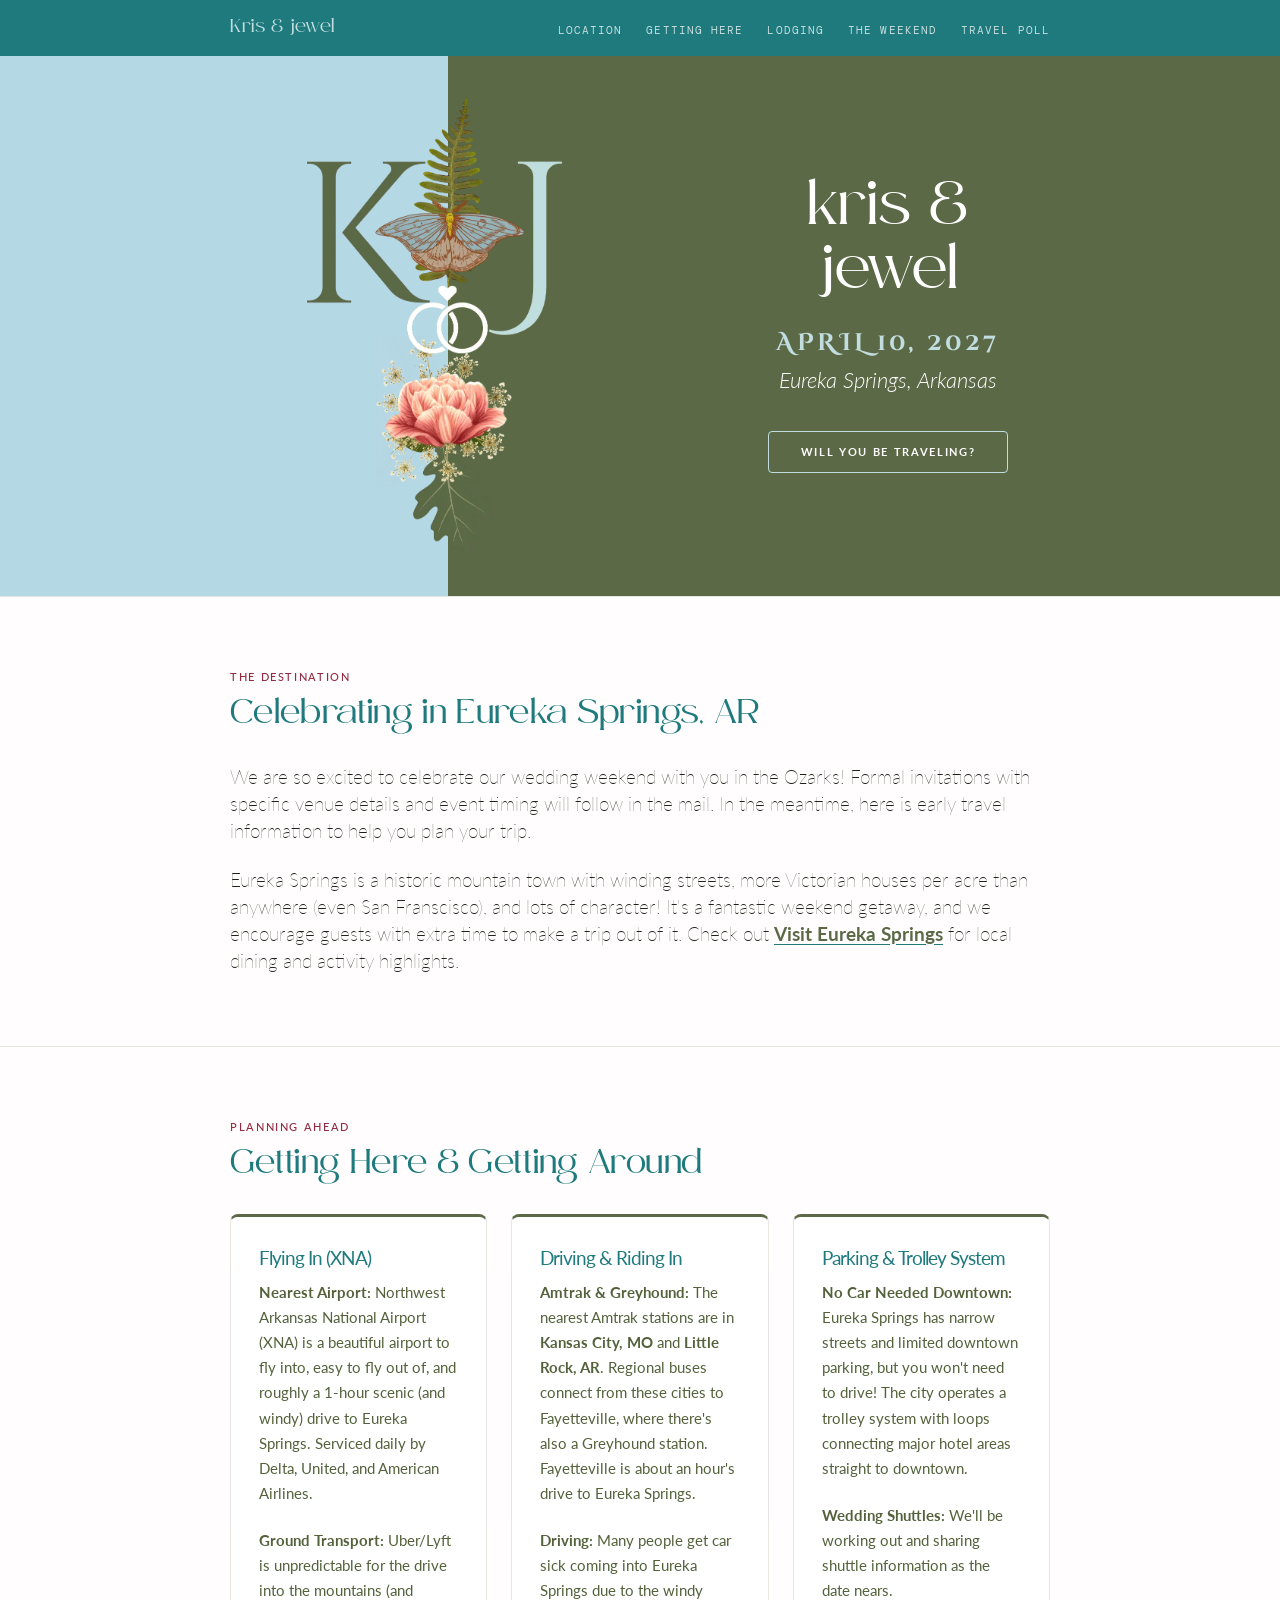
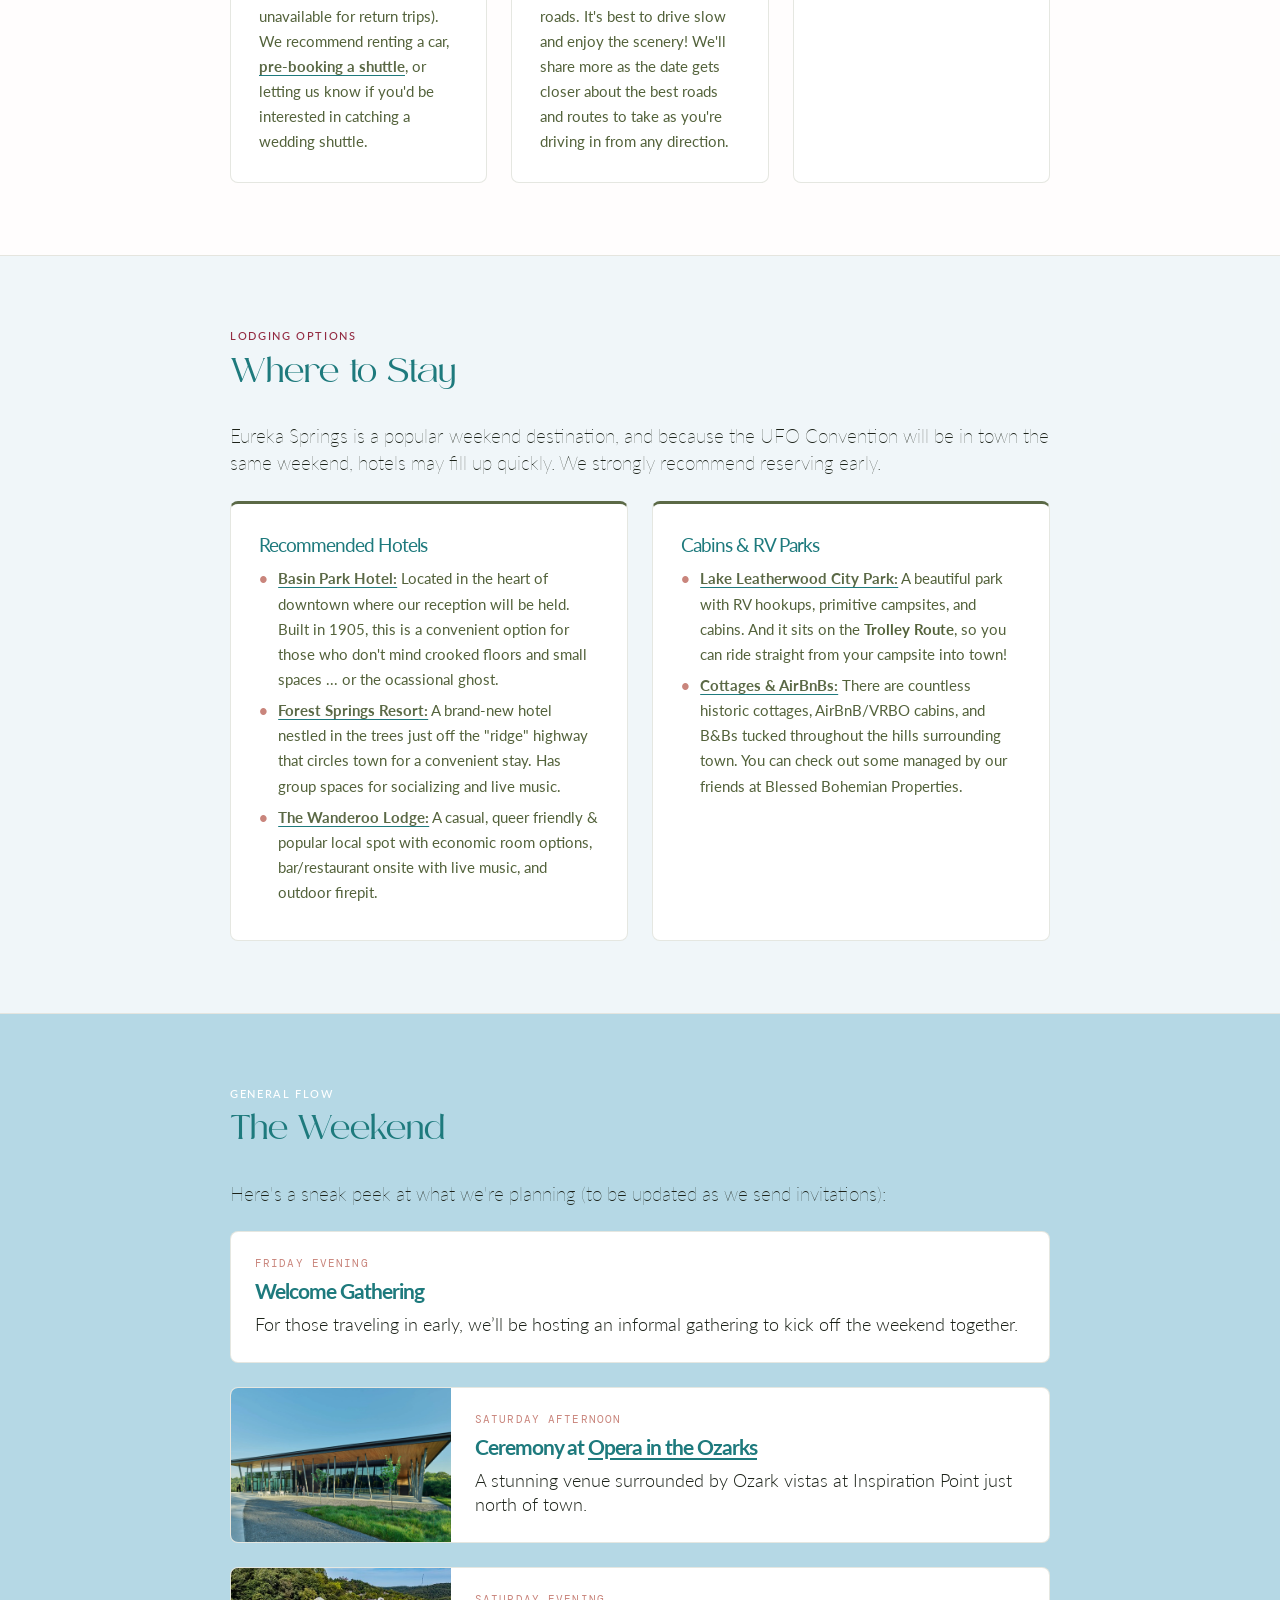
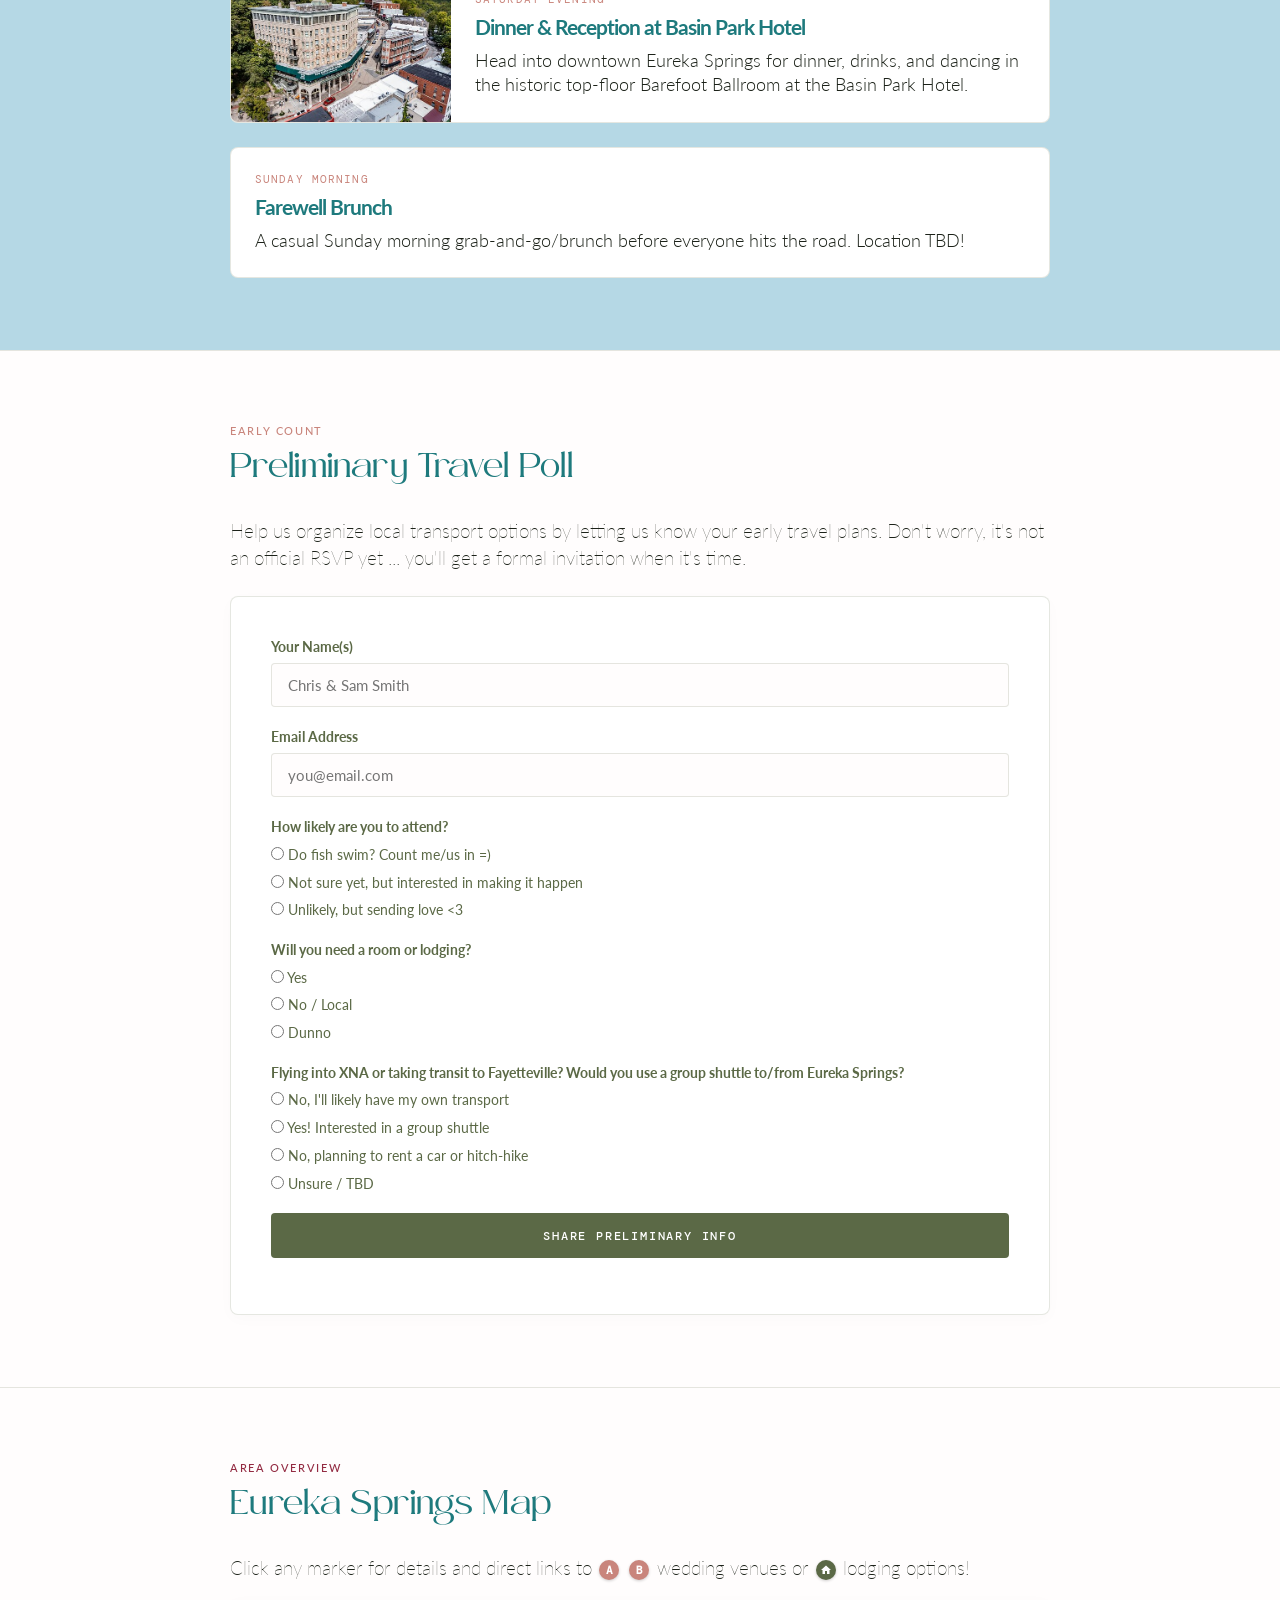
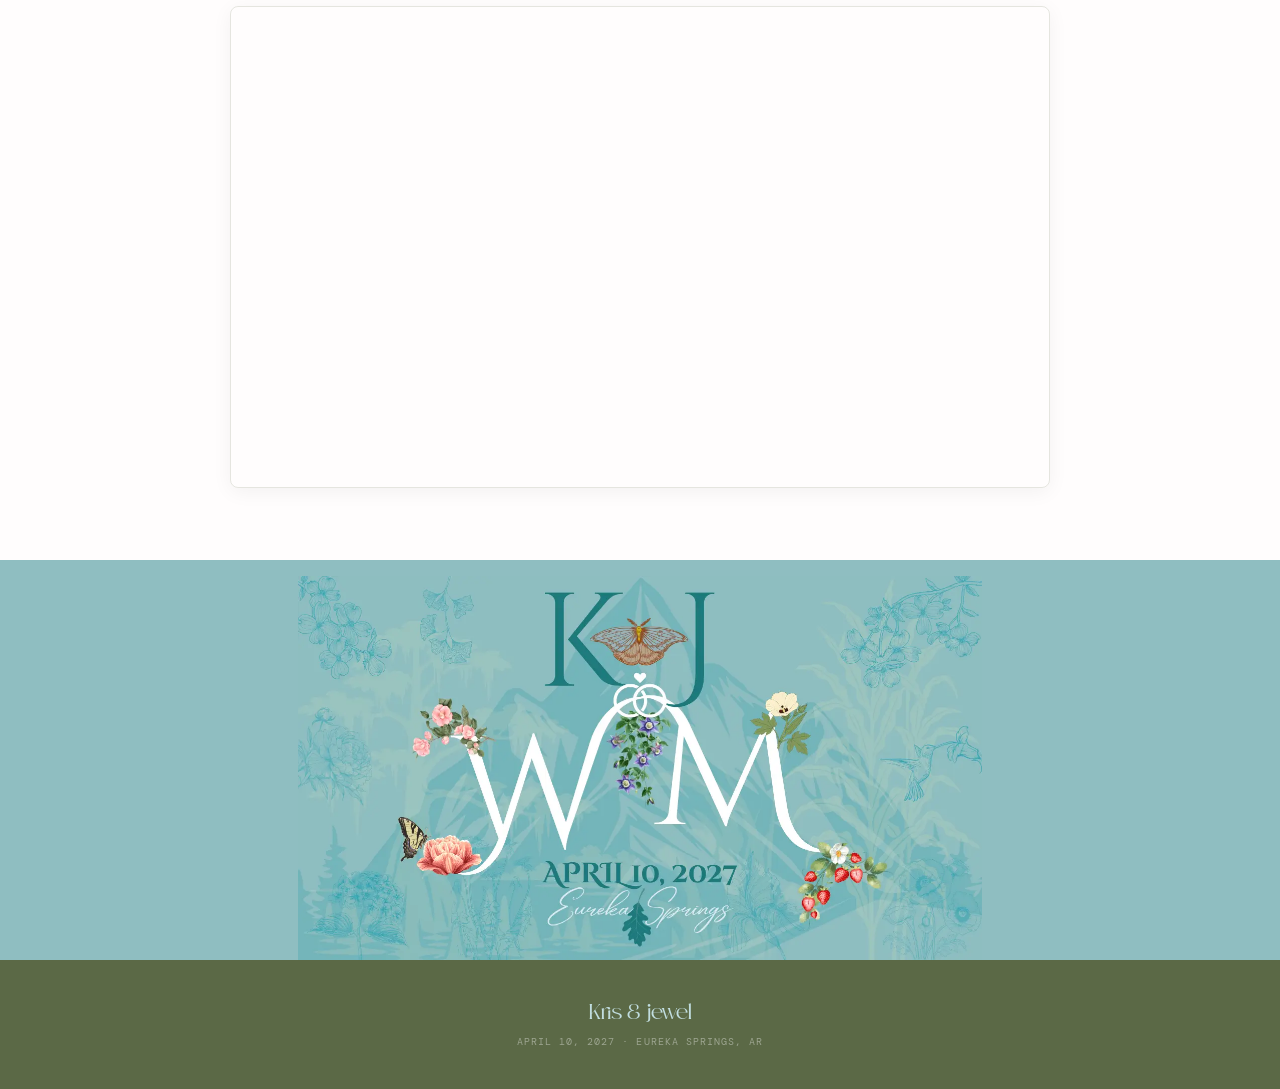
==== commit 792de6f7: "image optimization" ====
--- a/wedding/index.html
+++ b/wedding/index.html
@@ -321,6 +321,18 @@
 section#flow { background-color: var(--bg-secondary); }
 section#flow .section-label { color: white; }
 section#intent .section-label { color: var(--brand-accent); }
+section#graphic {
+  background: #8fbec1;
+  padding: 0;
+  text-align: center;
+}
+section#graphic img.fullwidth {
+  margin: 0 auto;
+  padding: 1rem 0 0 0;
+  max-width: 100%;
+  max-height: 400px;
+  display: block;
+}
 
 .section-divider {
   border: none;
@@ -757,7 +769,7 @@
 <!-- Hero -->
 <section class="graphic-hero" id="hero">
   <div class="hero-split-left">
-    <img src="./assets/kj-monogram.png" alt="Kris and Jewel Monogram" class="hero-monogram-overlay">
+    <img src="./assets/kj-monogram.webp" alt="Kris and Jewel Monogram" class="hero-monogram-overlay">
   </div>
 
   <div class="hero-split-right">
@@ -878,7 +890,7 @@
       </div>
 
       <div class="flow-card">
-        <img src="./assets/operahouse.jpg" alt="Opera in the Ozarks" class="flow-card-img">
+        <img src="./assets/operahouse.webp" alt="Opera in the Ozarks" class="flow-card-img">
         <div class="flow-card-body">
           <div class="flow-card-tag">Saturday Afternoon</div>
           <h3>Ceremony at <a href="https://opera.org" target="_blank" rel="noopener">Opera in the Ozarks</a></h3>
@@ -1023,6 +1035,9 @@
   </div>
 </section>
 
+<section id="graphic">
+  <img src="./assets/kj-collage1.webp" alt="Kris and Jewel" class="fullwidth">
+</section>
 
 <!-- Footer -->
 <footer>
@@ -1030,22 +1045,29 @@
   <p>April 10, 2027 &middot; Eureka Springs, AR</p>
 </footer>
 
+
 <script>
   // Form submission handler to DigitalOcean PHP
-  document.getElementById('intent-form').addEventListener('submit', async function(e) {
+document.getElementById('intent-form').addEventListener('submit', async function(e) {
     e.preventDefault();
     const statusDiv = document.getElementById('form-status');
     const btn = document.getElementById('submit-btn');
     btn.disabled = true;
     statusDiv.textContent = 'Submitting...';
 
+    // Helper function to safely get checked radio value
+    const getRadioValue = (name) => {
+      const checked = document.querySelector(`input[name="${name}"]:checked`);
+      return checked ? checked.value : '';
+    };
+
     const payload = {
       website_hp: document.getElementById('website_hp').value,
       names: document.getElementById('names').value,
       email: document.getElementById('email').value,
-      intent: document.getElementById('intent_status').value,
-      hotel: document.getElementById('hotel_needed').value,
-      shuttle: document.getElementById('shuttle_interest').value // Added shuttle field
+      intent: getRadioValue('intent_status'),
+      hotel: getRadioValue('hotel_needed'),
+      shuttle: getRadioValue('shuttle_interest')
     };
 
     try {
@@ -1057,7 +1079,7 @@
 
       const result = await response.json();
       if (response.ok) {
-        statusDiv.textContent = "Thank you! We've noted your early travel information.";
+        statusDiv.textContent = "Thank you! We appreciate you sharing your early travel information.";
         this.reset();
       } else {
         statusDiv.textContent = result.message || 'Ooops... our bots ran into a snag. Please try again later or shoot us an email/txt.';
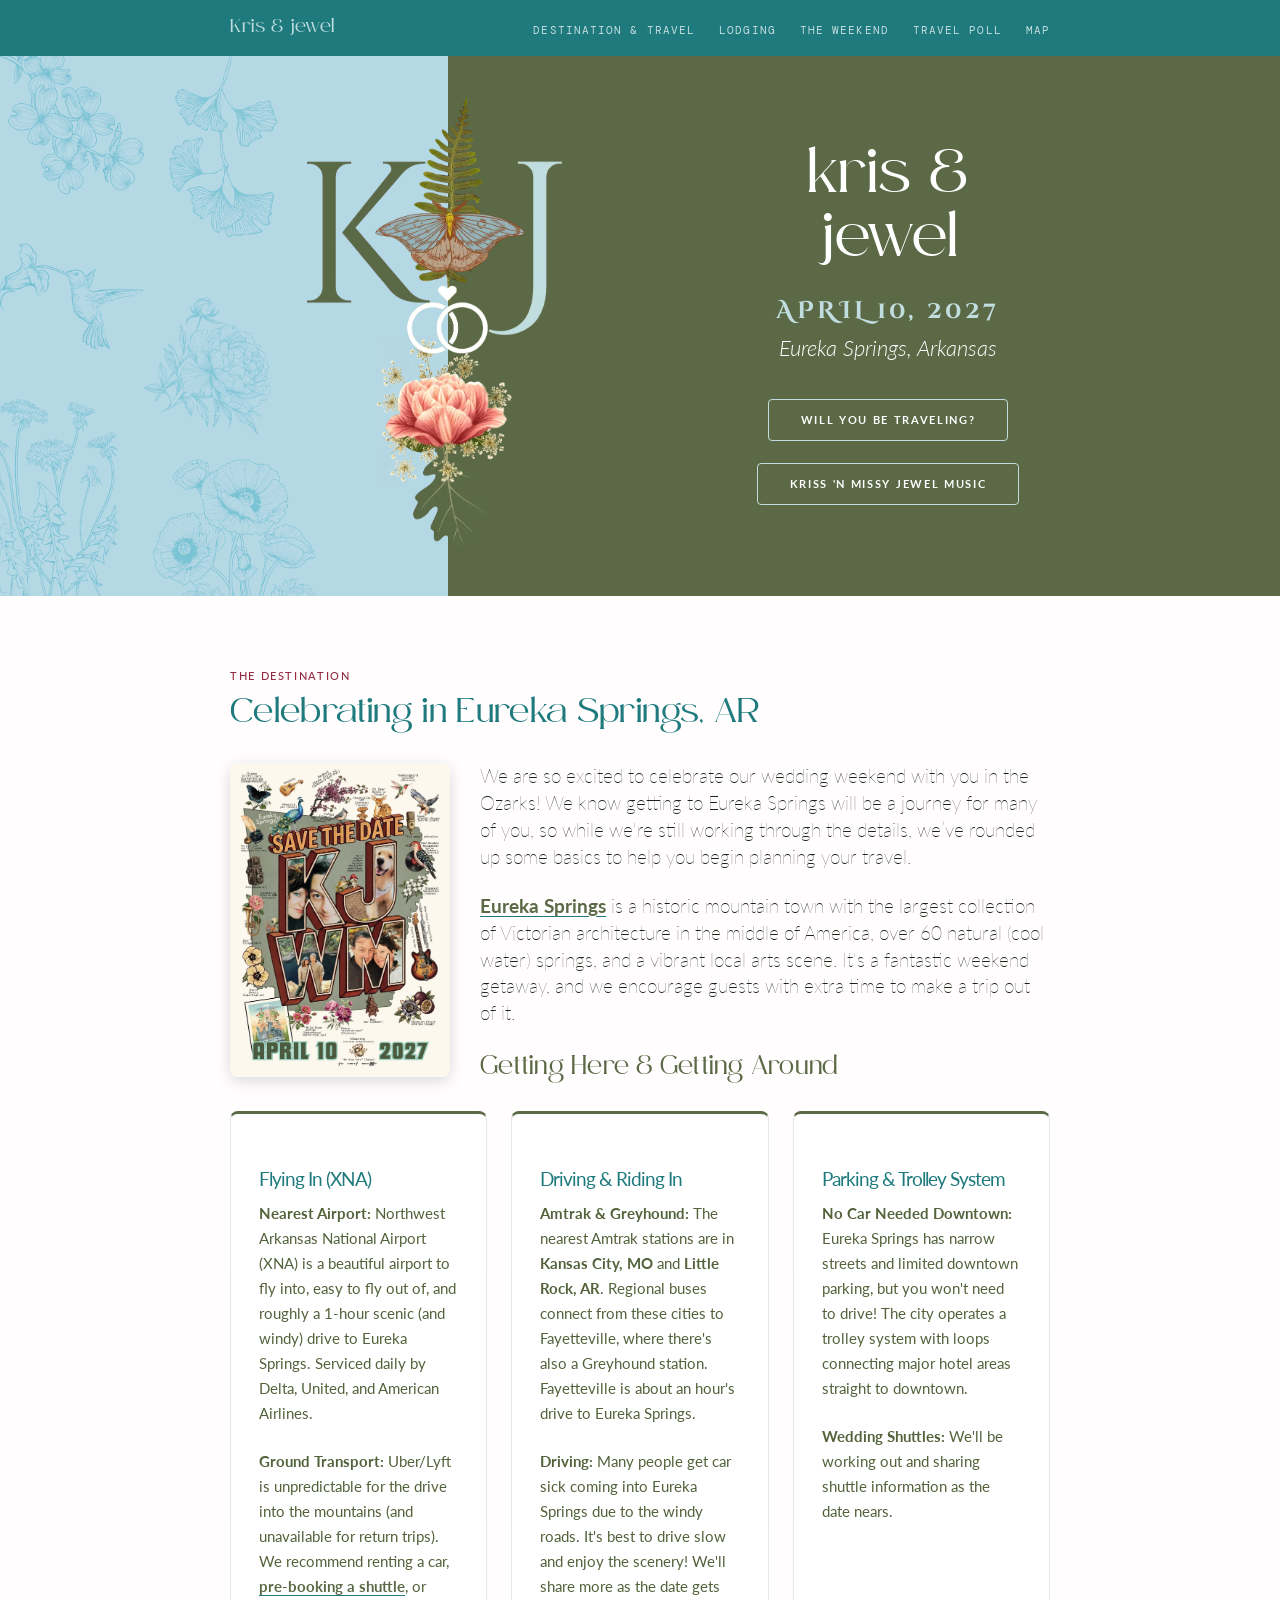
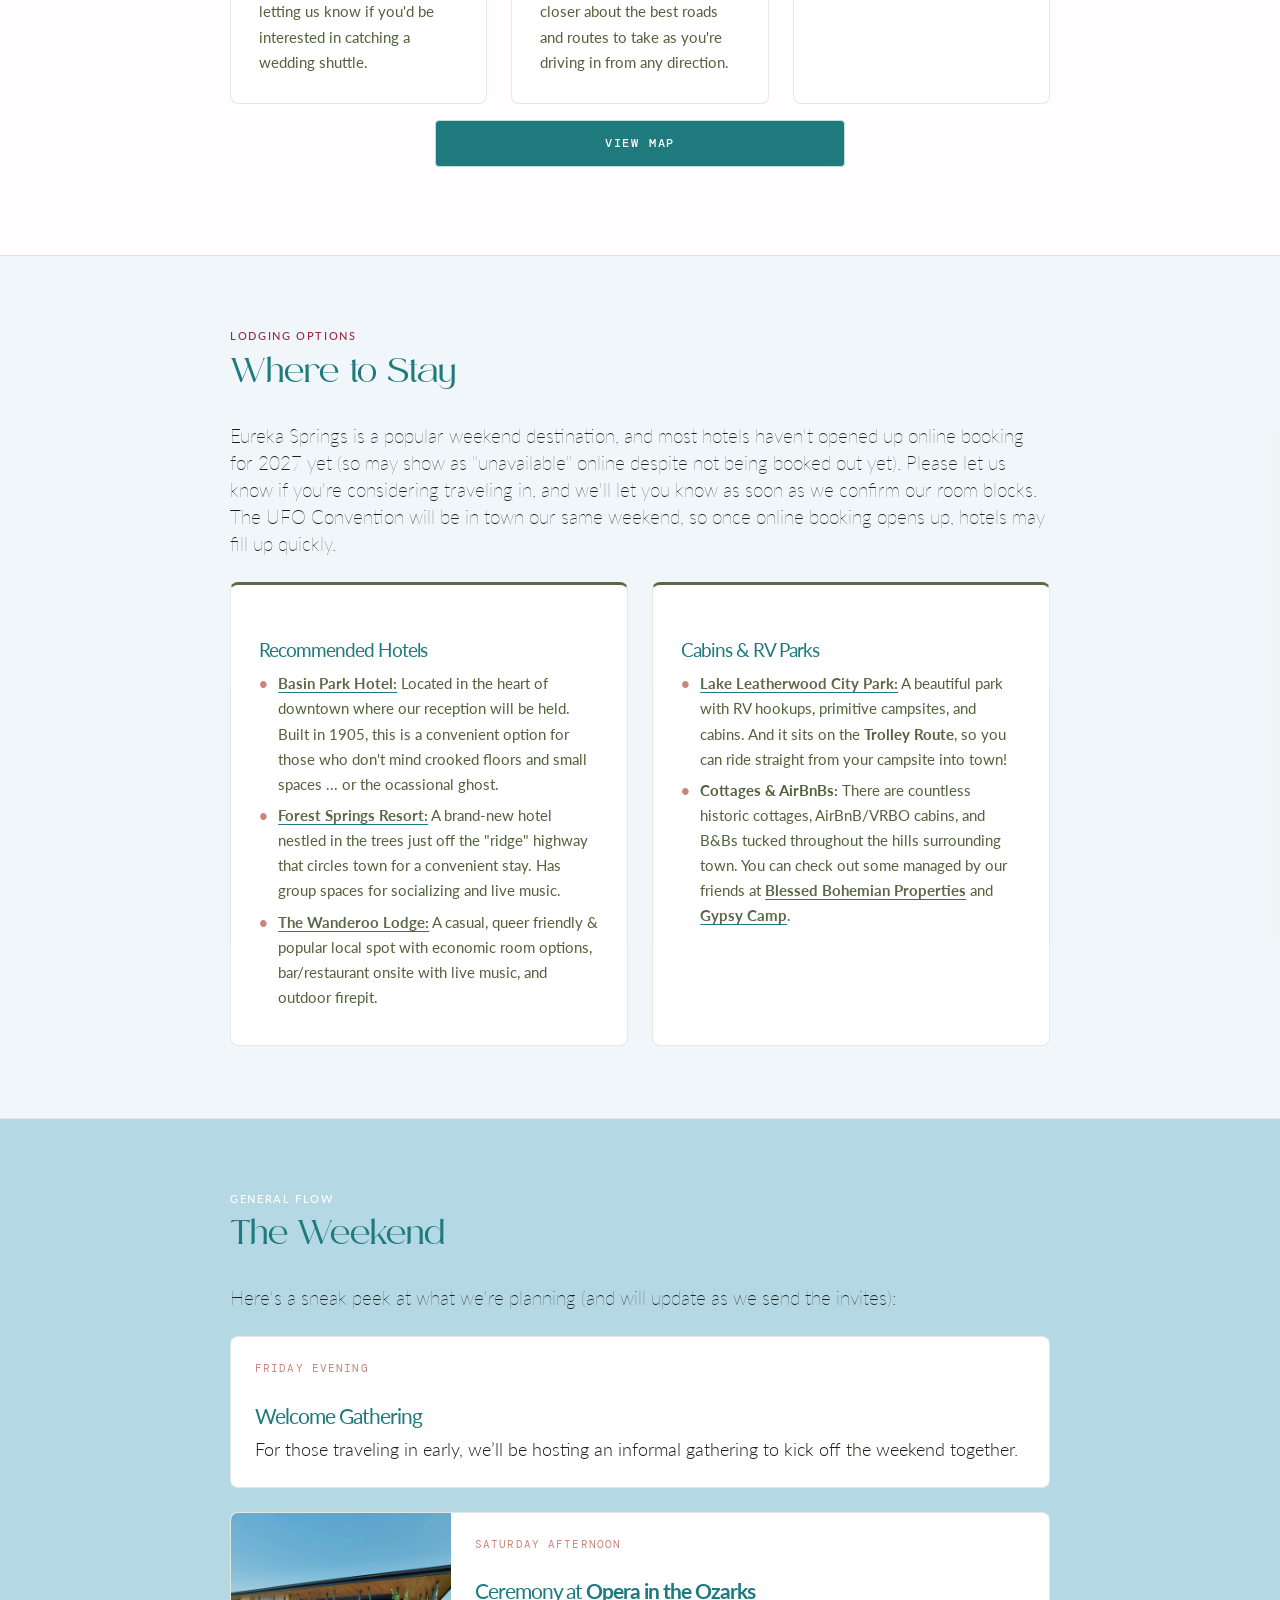
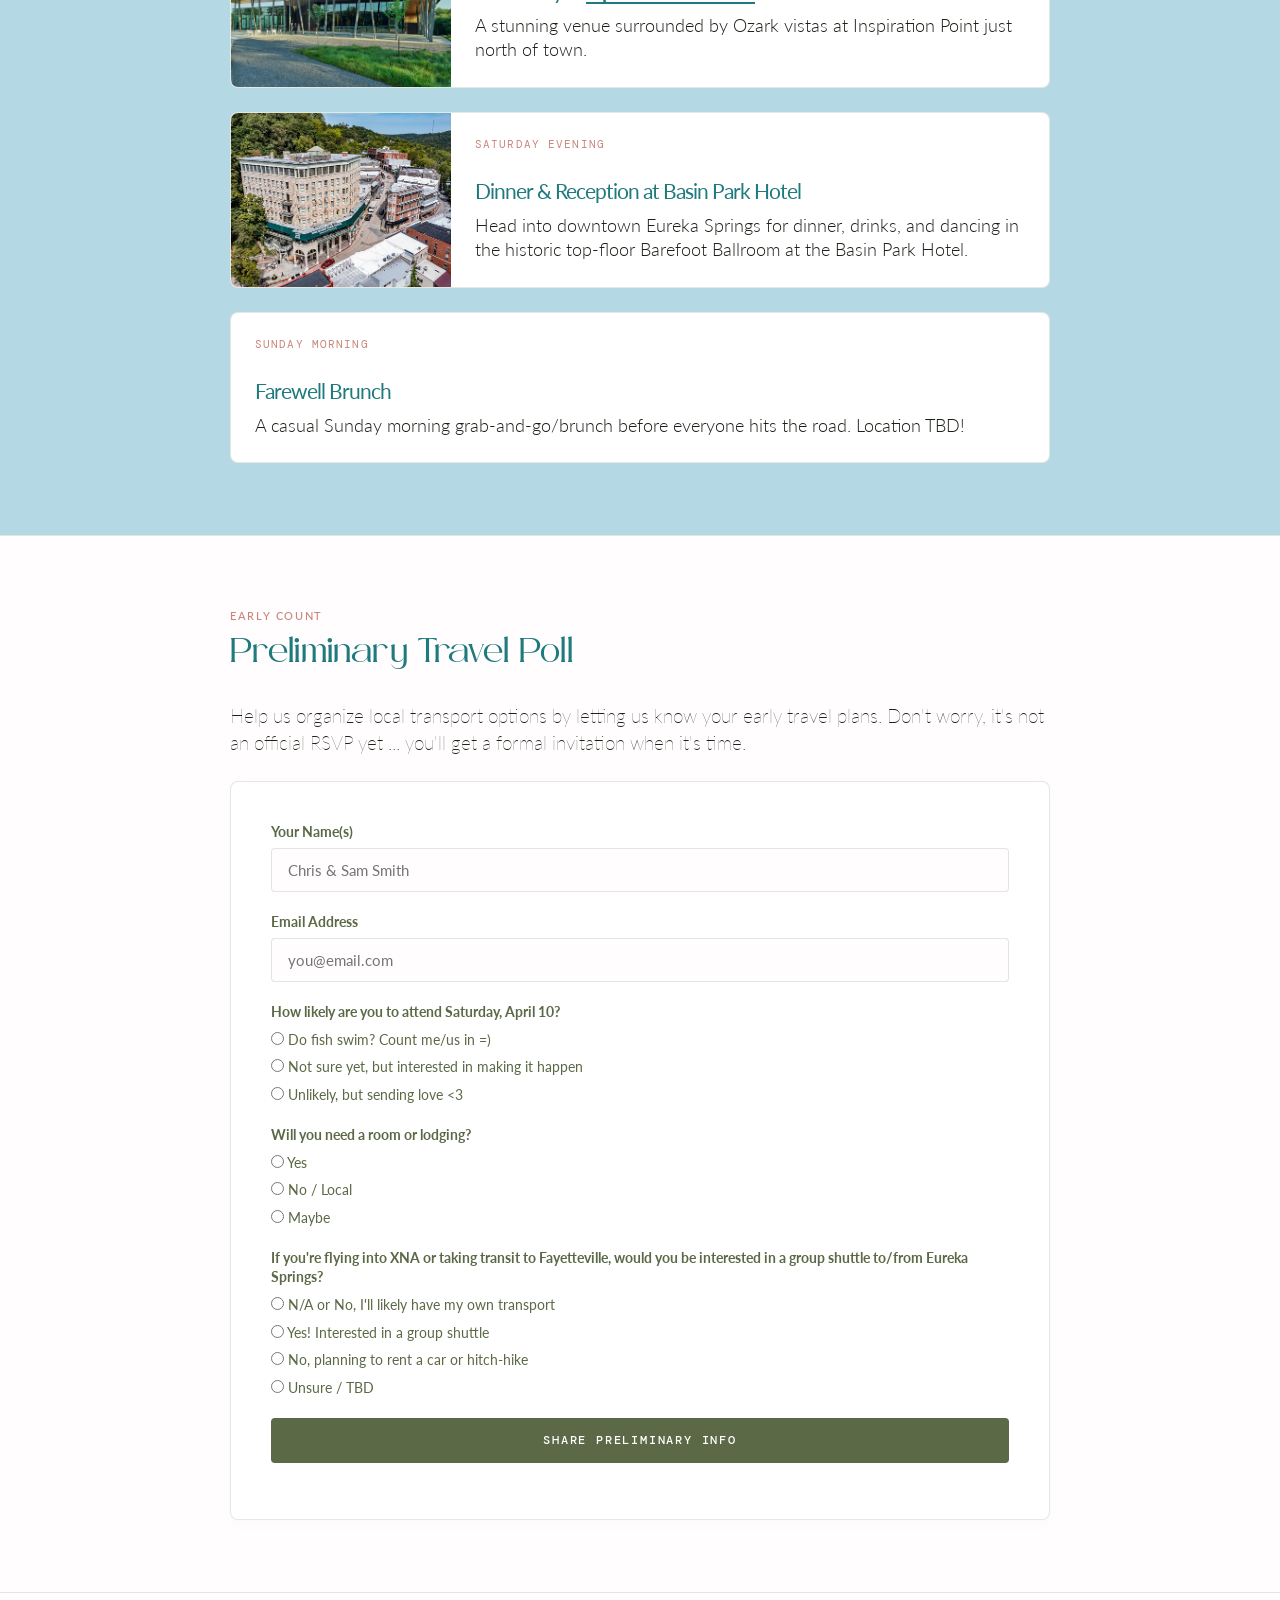
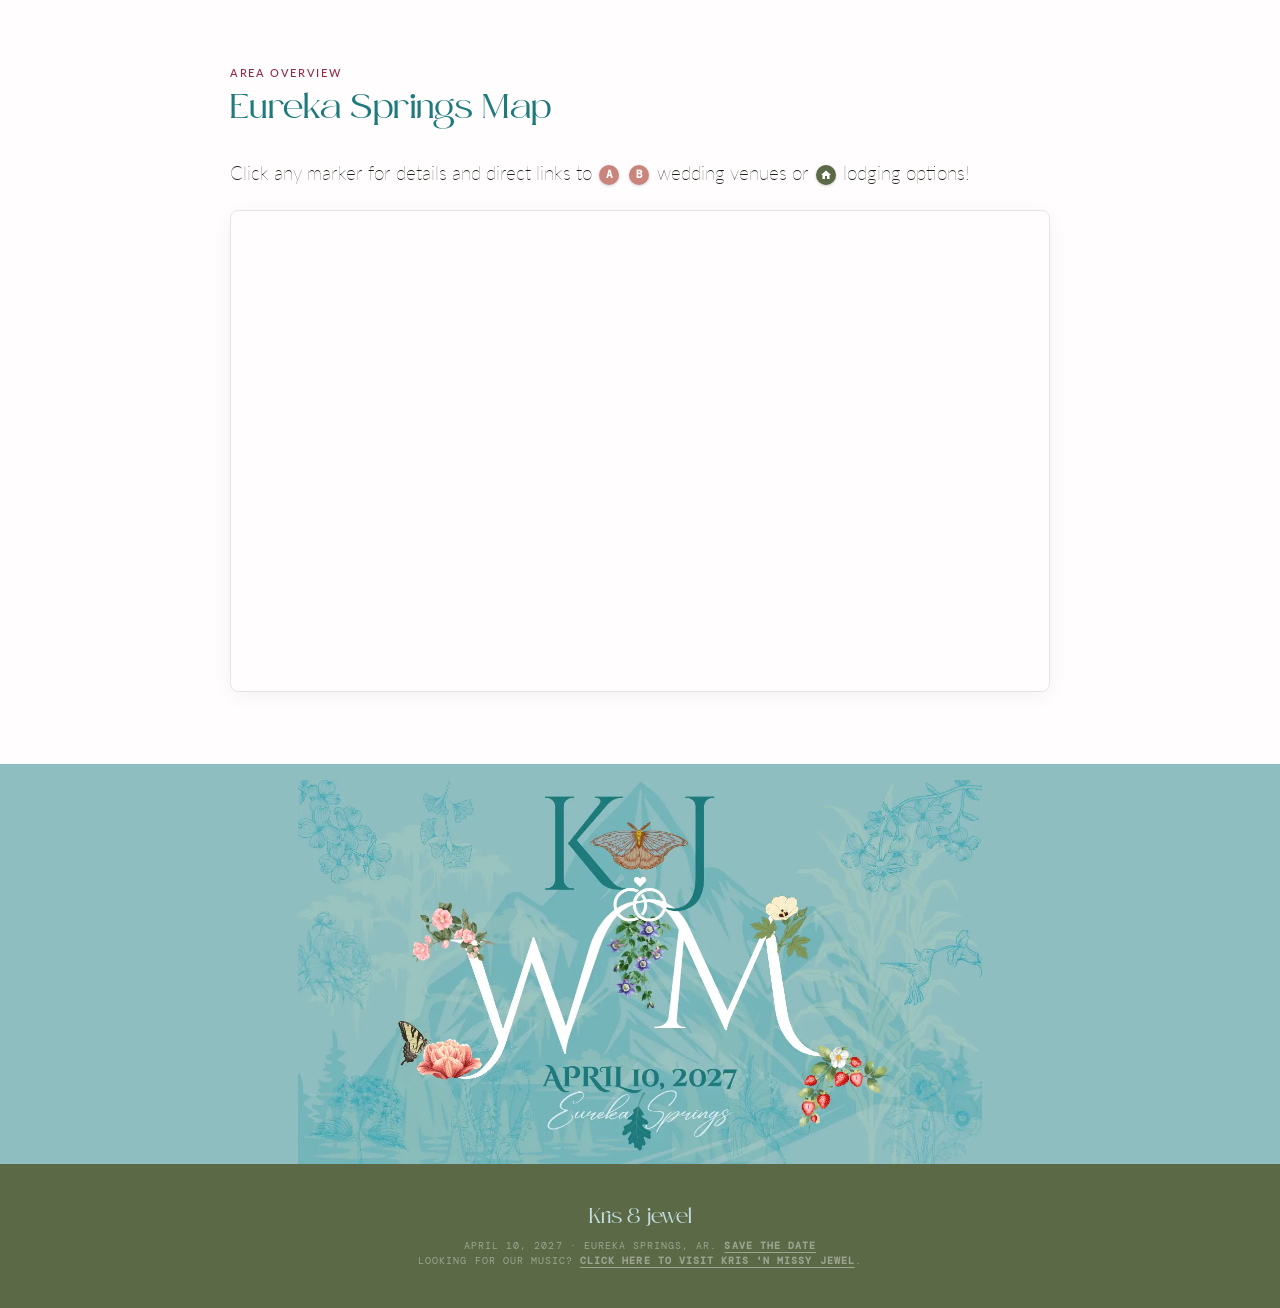
==== commit cee9de9d: "music and wedding in directories; index defaults to wedding" ====
--- a/wedding/index.html
+++ b/wedding/index.html
@@ -99,7 +99,7 @@
   position: sticky;
   top: 0;
   z-index: 100;
-  background: #1e7a7d;
+  background: var(--brand-secondary);
   padding: 0 1.5rem;
 }
 
@@ -317,6 +317,14 @@
   margin-bottom: 1.5rem;
   color: var(--brand-secondary);
 }
+h3 {
+  font-family: var(--font-header);
+  font-size: 1.6rem;
+  font-weight: 400;
+  letter-spacing: 0.01em;
+  margin-top: 1.5rem;
+  color: var(--brand-primary);
+}
 
 section#flow { background-color: var(--bg-secondary); }
 section#flow .section-label { color: white; }
@@ -492,6 +500,8 @@
 }
 
 .submit-btn {
+  margin-left: auto;
+  margin-right: auto;
   width: 100%;
   padding: 0.9rem;
   background: var(--brand-primary);
@@ -506,8 +516,37 @@
   cursor: pointer;
   transition: background 0.2s;
 }
-
 .submit-btn:hover { background: var(--brand-accent); }
+
+.btn-wrap { 
+  width: 100%; 
+  margin-top: 1rem;
+  margin-bottom: 1rem;
+}
+.btn {
+  margin-left: auto;
+  margin-right: auto;
+  max-width: 50%;
+  background: var(--brand-secondary);
+  border: 1px solid var(--brand-highlight);
+  border-radius: 4px;
+  color: var(--text-inverse);
+  text-decoration: none;
+  display: block;
+  padding: 0.9rem 1rem;
+  text-align: center;
+  font-family: var(--font-mono);
+  font-size: 0.75rem;
+  font-weight: 500;
+  text-transform: uppercase;
+  letter-spacing: 0.15em;
+  cursor: pointer;
+  transition: background 0.2s;
+}
+.btn:hover {
+  background: var(--brand-highlight);
+  color: white;
+}
 
 #form-status {
   margin-top: 1rem;
@@ -540,6 +579,11 @@
   letter-spacing: 0.1em;
   text-transform: uppercase;
   color: rgba(255, 255, 255, 0.4);
+}
+
+footer a {
+  color: rgba(255, 255, 255, 0.4);
+  text-decoration-color: rgba(255, 255, 255, 0.4);
 }
 
 /* ==========================================================================
@@ -591,7 +635,7 @@
 /* ==========================================================================
    MAP SECTION & MAPBOX STYLING
    ========================================================================== */
-#map-section {
+#mapsection {
   padding: 4.5rem 1.5rem;
   background: var(--bg-main);
 }
@@ -742,6 +786,133 @@
   -webkit-mask: url('data:image/svg+xml;utf8,<svg xmlns="http://www.w3.org/2000/svg" viewBox="0 0 24 24"><path d="M10 20v-6h4v6h5v-8h3L12 3 2 12h3v8z"/></svg>') no-repeat center / contain;
 }
 
+/* LIGHTBOX */
+.two-col-container {
+    display: flex;
+    flex-direction: column; /* Stacks on mobile */
+    gap: 30px;
+    align-items: center;
+    margin-top: 20px;
+}
+
+.small-column {
+    width: 100%;
+    max-width: 220px;
+}
+
+.main-column {
+    flex: 1;
+}
+
+/* Thumbnail Styling */
+.thumbnail-link {
+    display: block;
+    position: relative;
+    text-decoration: none;
+    border-radius: 8px;
+    overflow: hidden;
+    box-shadow: 0 4px 15px rgba(0, 0, 0, 0.15);
+    transition: transform 0.3s ease, box-shadow 0.3s ease;
+}
+
+.thumb {
+    display: block;
+    width: 100%;
+    height: auto;
+    transition: filter 0.3s ease;
+}
+
+.zoom-hint {
+    position: absolute;
+    bottom: 0;
+    left: 0;
+    right: 0;
+    background: rgba(44, 62, 43, 0.9);
+    color: #ffffff;
+    text-align: center;
+    padding: 8px;
+    font-size: 12px;
+    font-weight: bold;
+    transform: translateY(100%);
+    transition: transform 0.3s ease;
+}
+
+/* Hover Effects */
+.thumbnail-link:hover {
+    transform: translateY(-4px);
+    box-shadow: 0 8px 25px rgba(0, 0, 0, 0.25);
+}
+
+.thumbnail-link:hover .thumb {
+    filter: brightness(0.9);
+}
+
+.thumbnail-link:hover .zoom-hint {
+    transform: translateY(0);
+}
+
+/* Responsive Desktop Layout */
+@media (min-width: 768px) {
+    .two-col-container {
+        flex-direction: row; /* Side-by-side on desktop */
+        align-items: flex-start;
+    }
+    .small-column {
+        max-width: 220px;
+        min-width: 120px;
+    }
+}
+
+/* Pure CSS Lightbox */
+.lightbox-overlay {
+    display: none;
+    position: fixed;
+    z-index: 9999;
+    top: 0;
+    left: 0;
+    width: 100%;
+    height: 100%;
+    background: rgba(0, 0, 0, 0.9);
+    align-items: center;
+    justify-content: center;
+    padding: 20px;
+    box-sizing: border-box;
+}
+
+/* Show Lightbox when target URL matches ID */
+.lightbox-overlay:target {
+    display: flex;
+}
+
+.lightbox-content {
+    max-width: 90%;
+    max-height: 90vh;
+}
+
+.lightbox-content img {
+    max-width: 100%;
+    max-height: 90vh;
+    object-fit: contain;
+    border-radius: 4px;
+    box-shadow: 0 0 30px rgba(0,0,0,0.5);
+}
+
+.lightbox-close {
+    position: absolute;
+    top: 20px;
+    right: 30px;
+    color: #ffffff;
+    font-size: 60px;
+    text-decoration: none;
+    line-height: 1;
+    transition: color 0.2s ease;
+}
+
+.lightbox-close:hover {
+    color: #e2c08d; /* Accent gold color */
+}
+
+
   </style>
 </head>
 <body>
@@ -757,11 +928,11 @@
     </label>
     
     <ul class="nav-links">
-      <li><a href="#location">Location</a></li>
-      <li><a href="#travel">Getting Here</a></li>
+      <li><a href="#destination">Destination & Travel</a></li>
       <li><a href="#lodging">Lodging</a></li>
       <li><a href="#flow">The Weekend</a></li>
       <li><a href="#intent">Travel Poll</a></li>
+      <li><a href="#mapsection">Map</a></li>
     </ul>
   </div>
 </nav>
@@ -786,58 +957,76 @@
     </div>
 
     <a href="#intent" class="hero-cta-styled">Will You Be Traveling?</a>
+    <br>
+    <a href="../music" class="hero-cta-styled">Kriss 'n Missy Jewel Music</a>
+
   </div>
 </section>
 
-<!-- Location -->
+<!-- The Destination Section -->
+<section id="destination" class="destination-section">
+<div class="section-inner">
+  <div class="section-label">The Destination</div>
+  <h2 class="section-title">Celebrating in Eureka Springs, AR</h2>
+  <div class="two-col-container">
+    <div class="small-column">
+        <a href="#std-lightbox" class="thumbnail-link" aria-label="Zoom in on Save the Date postcard">
+            <img src="assets/savethedate-postcard.webp" alt="Kris and Missy Jewel Save the Date Postcard" class="thumb">
+        </a>
+    </div>
+    <div class="main-column">
+      <p class="section-intro">
+      We are so excited to celebrate our wedding weekend with you in the Ozarks! We know getting to Eureka Springs will be a journey for many of you, so while we're still working through the details, we’ve rounded up some basics to help you begin planning your travel.</p>
+      <br>
+      <p class="section-intro"><a href="https://www.visiteurekasprings.com" target="_blank" rel="noopener">Eureka Springs</a> is a historic mountain town with the largest collection of Victorian architecture in the middle of America, over 60 natural (cool water) springs, and a vibrant local arts scene. It's a fantastic weekend getaway, and we encourage guests with extra time to make a trip out of it.</p>
+      <h3>Getting Here & Getting Around</h3>
+    </div>
+  </div>
+
+  <div class="card-grid">
+    <div class="card">
+      <h3>Flying In (XNA)</h3>
+      <p><strong>Nearest Airport:</strong> Northwest Arkansas National Airport (XNA) is a beautiful airport to fly into, easy to fly out of, and roughly a 1-hour scenic (and windy) drive to Eureka Springs. Serviced daily by Delta, United, and American Airlines.</p>
+      <br>
+      <p><strong>Ground Transport:</strong> Uber/Lyft is unpredictable for the drive into the mountains 
+      (and unavailable for return trips). We recommend renting a car, <a href="https://jimsexpressshuttle.com/" target="_blank">pre-booking a shuttle</a>, or letting us know if you'd be interested in catching a wedding shuttle.</p>
+    </div>
+
+    <div class="card">
+      <h3>Driving &amp; Riding In</h3>
+      <p><strong>Amtrak & Greyhound:</strong> The nearest Amtrak stations are in <strong>Kansas City, MO</strong> and <strong>Little Rock, AR</strong>. Regional buses connect from these cities to Fayetteville, where there's also a Greyhound station. Fayetteville is about an hour's drive to Eureka Springs.</p>
+      <br>
+      <p><strong>Driving:</strong> Many people get car sick coming into Eureka Springs due to the windy roads. It's best to drive slow and enjoy the scenery! We'll share more as the date gets closer
+      about the best roads and routes to take as you're driving in from any direction.</p>
+    </div>
+
+    <div class="card">
+      <h3>Parking &amp; Trolley System</h3>
+      <p><strong>No Car Needed Downtown:</strong> Eureka Springs has narrow streets and limited downtown parking, but you won't need to drive! The city operates a trolley system with loops connecting major hotel areas straight to downtown.</p>
+      <br>
+      <p><strong>Wedding Shuttles:</strong> We'll be working out and sharing shuttle information as the date nears.</p>
+    </div>
+  </div>
+
+  <p class="btn-wrap"><a href="#mapsection" class="btn">View Map</a></p>
+
+  </div>
+</section>
+
+
+<!--
 <hr class="section-divider">
 <section id="location">
   <div class="section-inner">
     <div class="section-label">The Destination</div>
     <h2 class="section-title">Celebrating in Eureka Springs, AR</h2>
     <p class="section-intro">
-      We are so excited to celebrate our wedding weekend with you in the Ozarks! Formal invitations with specific venue details and event timing will follow in the mail. In the meantime, here is early travel information to help you plan your trip.
-    </p>
+    We are so excited to celebrate our wedding weekend with you in the Ozarks! We know getting to Eureka Springs will be a journey for many of you, so while we're still working through the details, we’ve rounded up some basics to help you begin planning your travel.</p>
     <br>
-    <p class="section-intro">
-      Eureka Springs is a historic mountain town with winding streets, more Victorian houses per acre than anywhere (even San Franscisco), and lots of character! It's a fantastic weekend getaway, and we encourage guests with extra time to make a trip out of it. Check out <a href="https://www.visiteurekasprings.com" target="_blank" rel="noopener">Visit Eureka Springs</a> for local dining and activity highlights.
-    </p>
+    <p class="section-intro"><a href="https://www.visiteurekasprings.com" target="_blank" rel="noopener">Eureka Springs</a> is a historic mountain town with the largest collection of Victorian architecture in the middle of America, over 60 natural (cool water) springs, and a vibrant local arts scene. It's a fantastic weekend getaway, and we encourage guests with extra time to make a trip out of it.</p>
   </div>
 </section>
-
-<!-- Travel & Accommodation -->
-<hr class="section-divider">
-<section id="travel" style="background: var(--bg-main);">
-  <div class="section-inner">
-    <div class="section-label">Planning Ahead</div>
-    <h2 class="section-title">Getting Here & Getting Around</h2>
-    
-    <div class="card-grid">
-      <div class="card">
-        <h3>Flying In (XNA)</h3>
-        <p><strong>Nearest Airport:</strong> Northwest Arkansas National Airport (XNA) is a beautiful airport to fly into, easy to fly out of, and roughly a 1-hour scenic (and windy) drive to Eureka Springs. Serviced daily by Delta, United, and American Airlines.</p>
-        <br>
-        <p><strong>Ground Transport:</strong> Uber/Lyft is unpredictable for the drive into the mountains 
-        (and unavailable for return trips). We recommend renting a car, <a href="https://jimsexpressshuttle.com/" target="_blank">pre-booking a shuttle</a>, or letting us know if you'd be interested in catching a wedding shuttle.</p>
-      </div>
-
-      <div class="card">
-        <h3>Driving &amp; Riding In</h3>
-        <p><strong>Amtrak & Greyhound:</strong> The nearest Amtrak stations are in <strong>Kansas City, MO</strong> and <strong>Little Rock, AR</strong>. Regional buses connect from these cities to Fayetteville, where there's also a Greyhound station. Fayetteville is about an hour's drive to Eureka Springs.</p>
-        <br>
-        <p><strong>Driving:</strong> Many people get car sick coming into Eureka Springs due to the windy roads. It's best to drive slow and enjoy the scenery! We'll share more as the date gets closer
-        about the best roads and routes to take as you're driving in from any direction.</p>
-      </div>
-
-      <div class="card">
-        <h3>Parking &amp; Trolley System</h3>
-        <p><strong>No Car Needed Downtown:</strong> Eureka Springs has narrow streets and limited downtown parking, but you won't need to drive! The city operates a trolley system with loops connecting major hotel areas straight to downtown.</p>
-        <br>
-        <p><strong>Wedding Shuttles:</strong> We'll be working out and sharing shuttle information as the date nears.</p>
-      </div>
-    </div>
-  </div>
-</section>
+-->
 
 <!-- Where to Stay -->
 <hr class="section-divider">
@@ -846,7 +1035,9 @@
     <div class="section-label">Lodging Options</div>
     <h2 class="section-title">Where to Stay</h2>
     <p class="section-intro">
-      Eureka Springs is a popular weekend destination, and because the UFO Convention will be in town the same weekend, hotels may fill up quickly. We strongly recommend reserving early.
+      Eureka Springs is a popular weekend destination, and most hotels haven't opened up online booking for 2027 yet (so may show as "unavailable" online despite not being booked out yet).
+      Please let us know if you're considering traveling in, and we'll let you know as soon as we confirm our room blocks.
+      The UFO Convention will be in town our same weekend, so once online booking opens up, hotels may fill up quickly.
     </p>
 
     <div class="card-grid">
@@ -863,7 +1054,7 @@
         <h3>Cabins &amp; RV Parks</h3>
         <ul>
           <li><strong><a href="https://www.eurekasprings.org/city-parks/lake-leatherwood-city-park/" target="_blank">Lake Leatherwood City Park:</a></strong> A beautiful park with RV hookups, primitive campsites, and cabins. And it sits on the <strong>Trolley Route</strong>, so you can ride straight from your campsite into town!</li>
-          <li><strong><a href="https://www.bookeureka.com/" target="_blank">Cottages &amp; AirBnBs:</a></strong> There are countless historic cottages, AirBnB/VRBO cabins, and B&amp;Bs tucked throughout the hills surrounding town. You can check out some managed by our friends at Blessed Bohemian Properties.</li>
+          <li><strong>Cottages &amp; AirBnBs:</strong> There are countless historic cottages, AirBnB/VRBO cabins, and B&amp;Bs tucked throughout the hills surrounding town. You can check out some managed by our friends at <a href="https://www.bookeureka.com/" target="_blank">Blessed Bohemian Properties</a> and <a href="https://airbnb.com/p/TheGypsyCamp" target="_blank">Gypsy Camp</a>.</li>
         </ul>
       </div>
     </div>
@@ -877,7 +1068,7 @@
     <div class="section-label">General Flow</div>
     <h2 class="section-title">The Weekend</h2>
     <p class="section-intro">
-      Here's a sneak peek at what we're planning (to be updated as we send invitations):
+      Here's a sneak peek at what we're planning (and will update as we send the invites):
     </p>
 
     <div class="flow-list">
@@ -948,7 +1139,7 @@
 
         <!-- Attendance Intent Radios -->
         <div class="form-group">
-          <label>How likely are you to attend?</label>
+          <label>How likely are you to attend Saturday, April 10?</label>
           <div class="radio-group">
             <label class="radio-option">
               <input type="radio" name="intent_status" value="Definitely" required>
@@ -979,18 +1170,18 @@
             </label>
             <label class="radio-option">
               <input type="radio" name="hotel_needed" value="Unsure">
-              Dunno
+              Maybe
             </label>
           </div>
         </div>
 
         <!-- Shuttle Interest Radios -->
         <div class="form-group">
-          <label>Flying into XNA or taking transit to Fayetteville? Would you use a group shuttle to/from Eureka Springs?</label>
+          <label>If you're flying into XNA or taking transit to Fayetteville, would you be interested in a group shuttle to/from Eureka Springs?</label>
           <div class="radio-group">
             <label class="radio-option">
               <input type="radio" name="shuttle_interest" value="No - Own Transport" required>
-              No, I'll likely have my own transport
+              N/A or No, I'll likely have my own transport
             </label>
             <label class="radio-option">
               <input type="radio" name="shuttle_interest" value="Yes - Group Shuttle">
@@ -1017,7 +1208,7 @@
 
 <!-- Interactive Map Section -->
 <hr class="section-divider">
-<section id="map-section">
+<section id="mapsection">
   <div class="section-inner">
     <div class="section-label">Area Overview</div>
     <h2 class="section-title">Eureka Springs Map</h2>
@@ -1036,14 +1227,27 @@
 </section>
 
 <section id="graphic">
-  <img src="./assets/kj-collage1.webp" alt="Kris and Jewel" class="fullwidth">
+  <img src="./assets/kj-collage1.webp" alt="Kris and jewel floral artwork" class="fullwidth">
 </section>
 
 <!-- Footer -->
 <footer>
   <div class="footer-names">Kris &amp; jewel</div>
-  <p>April 10, 2027 &middot; Eureka Springs, AR</p>
+  <p>April 10, 2027 &middot; Eureka Springs, AR. 
+    <a href="./assets/savethedate-postcard.webp" target="_blank">Save the Date</a></p>
+  <p>Looking for our music? <a href="../music/">Click here to visit Kris 'n Missy Jewel</a>.</p>
+</div>
+
 </footer>
+
+
+<!-- Pure CSS Lightbox Overlay (Hidden by default, sits at bottom of body) -->
+<div id="std-lightbox" class="lightbox-overlay">
+    <a href="#destination" class="lightbox-close" aria-label="Close image">&times;</a>
+    <div class="lightbox-content">
+        <img src="./assets/savethedate-postcard.webp" alt="Kris and Missy Jewel Save the Date Postcard Full View">
+    </div>
+</div>
 
 
 <script>
@@ -1071,21 +1275,27 @@
     };
 
     try {
-      const response = await fetch('https://jewelmlnarik.com/process-intent.php', {
+      const response = await fetch('https://blog.jewelmlnarik.com/wedding/process-intent.php', {
         method: 'POST',
         headers: { 'Content-Type': 'application/json' },
         body: JSON.stringify(payload)
       });
 
+      console.log("HTTP Response Status:", response.status, response.statusText);
+
       const result = await response.json();
+      console.log("PHP Server Output:", result);
+
       if (response.ok) {
         statusDiv.textContent = "Thank you! We appreciate you sharing your early travel information.";
         this.reset();
       } else {
+        console.warn("Form rejected by PHP backend:", result.message);
         statusDiv.textContent = result.message || 'Ooops... our bots ran into a snag. Please try again later or shoot us an email/txt.';
         btn.disabled = false;
       }
     } catch (err) {
+      console.error("Network or CORS Error:", err);
       statusDiv.textContent = 'Ooops... we haven\'t hooked this up yet. Please try again later or shoot us an email/txt.';
       btn.disabled = false;
     }
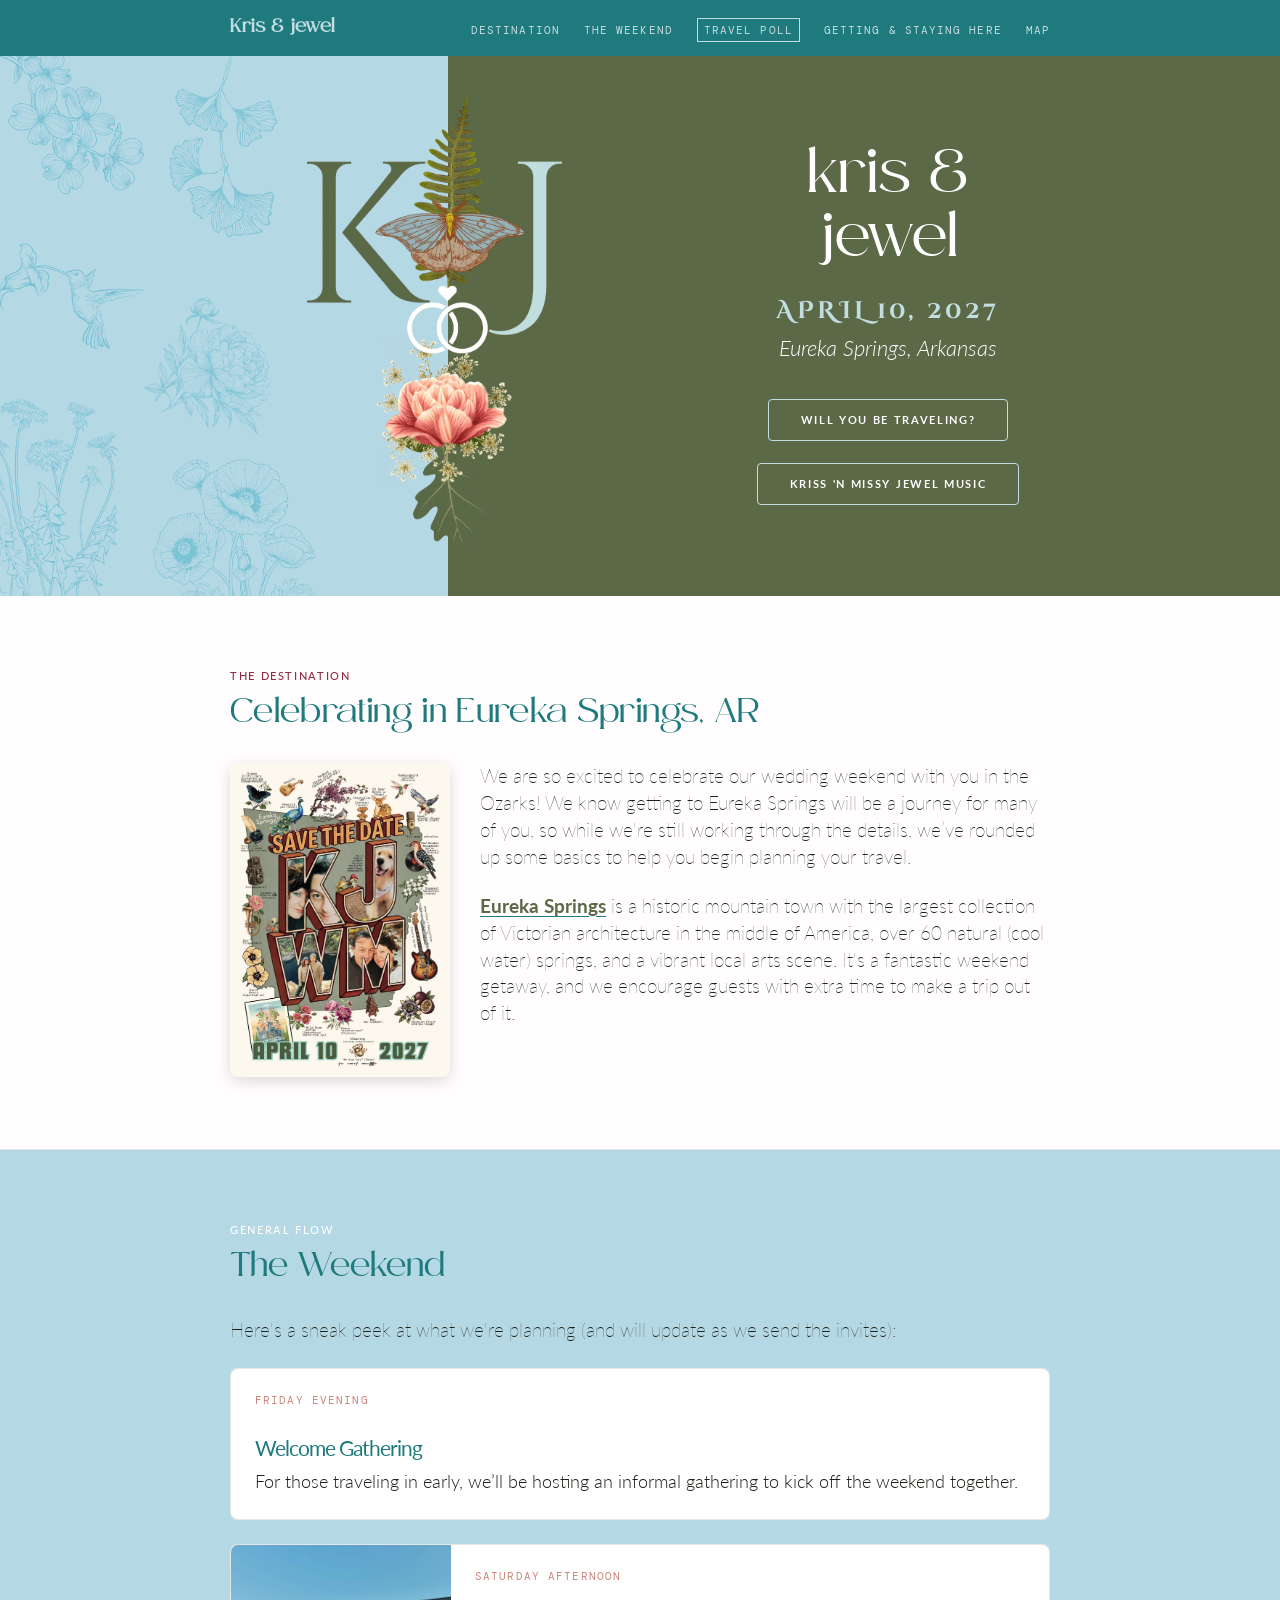
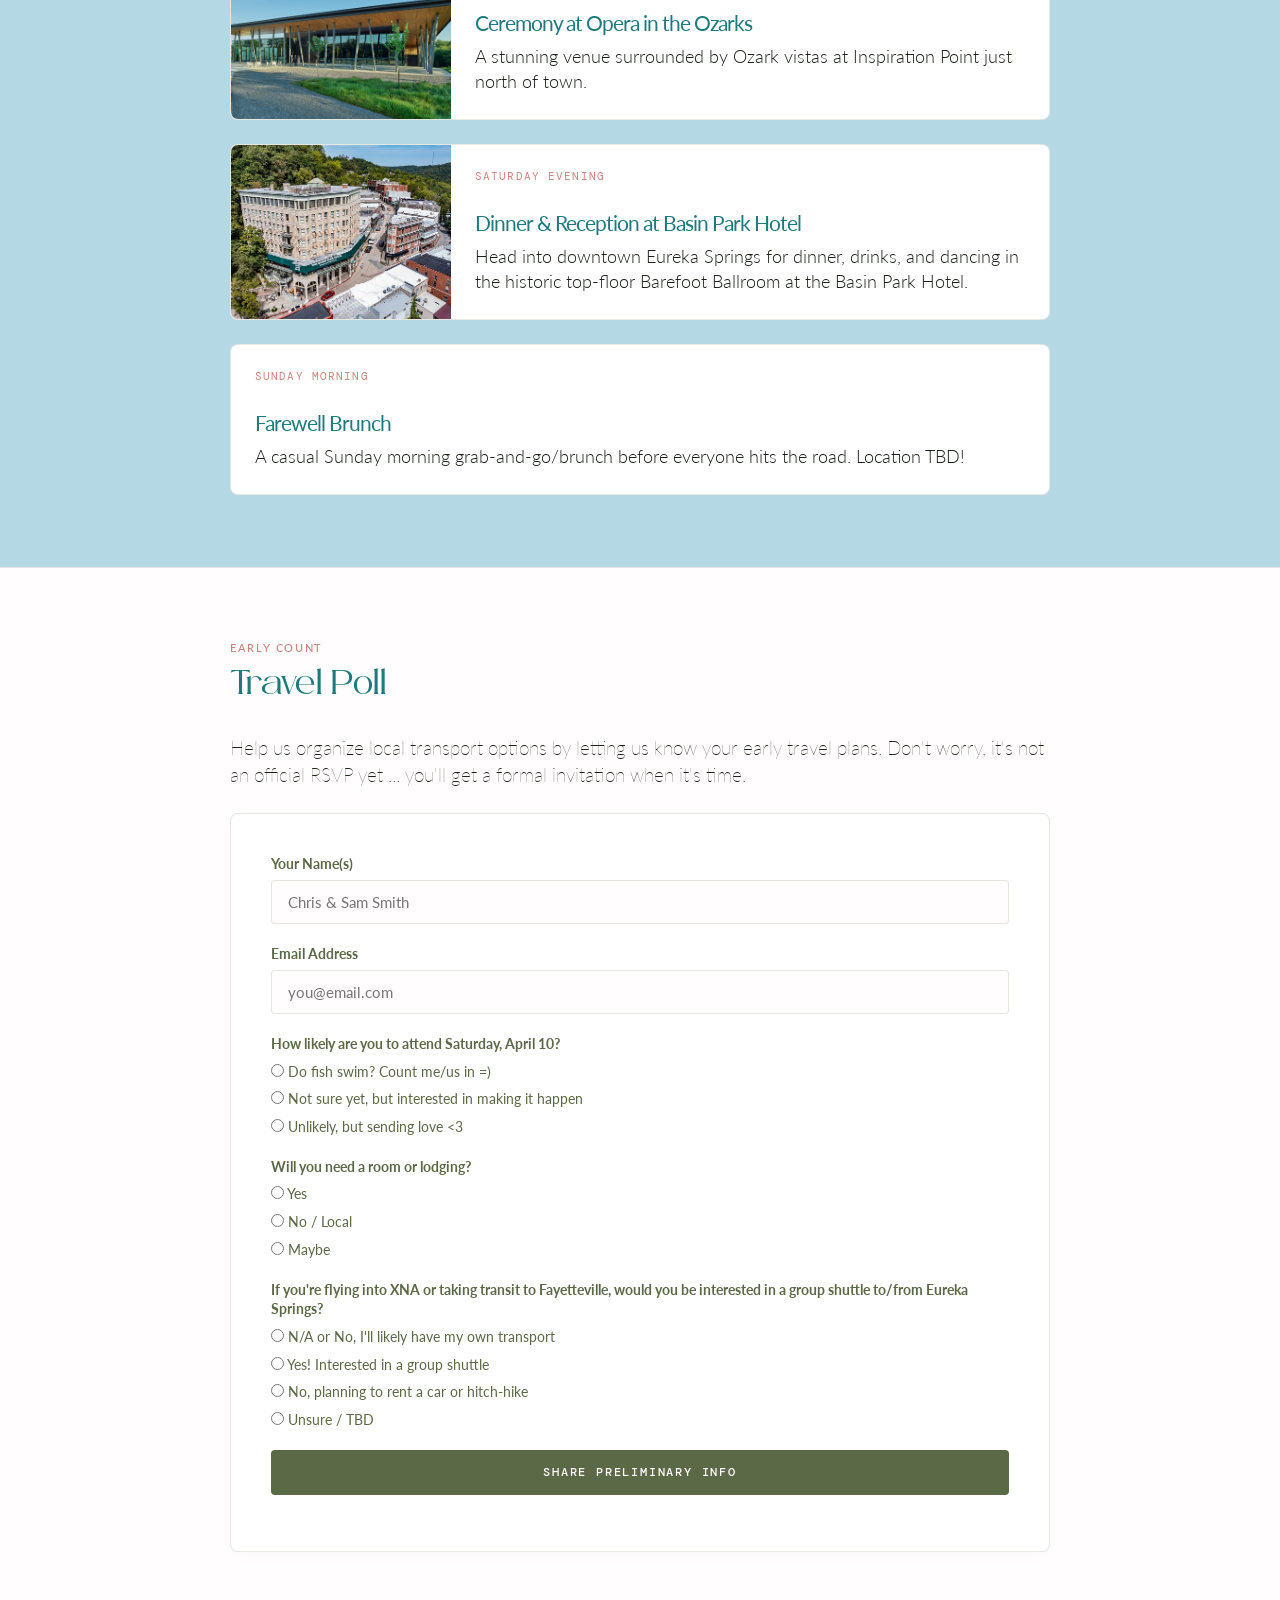
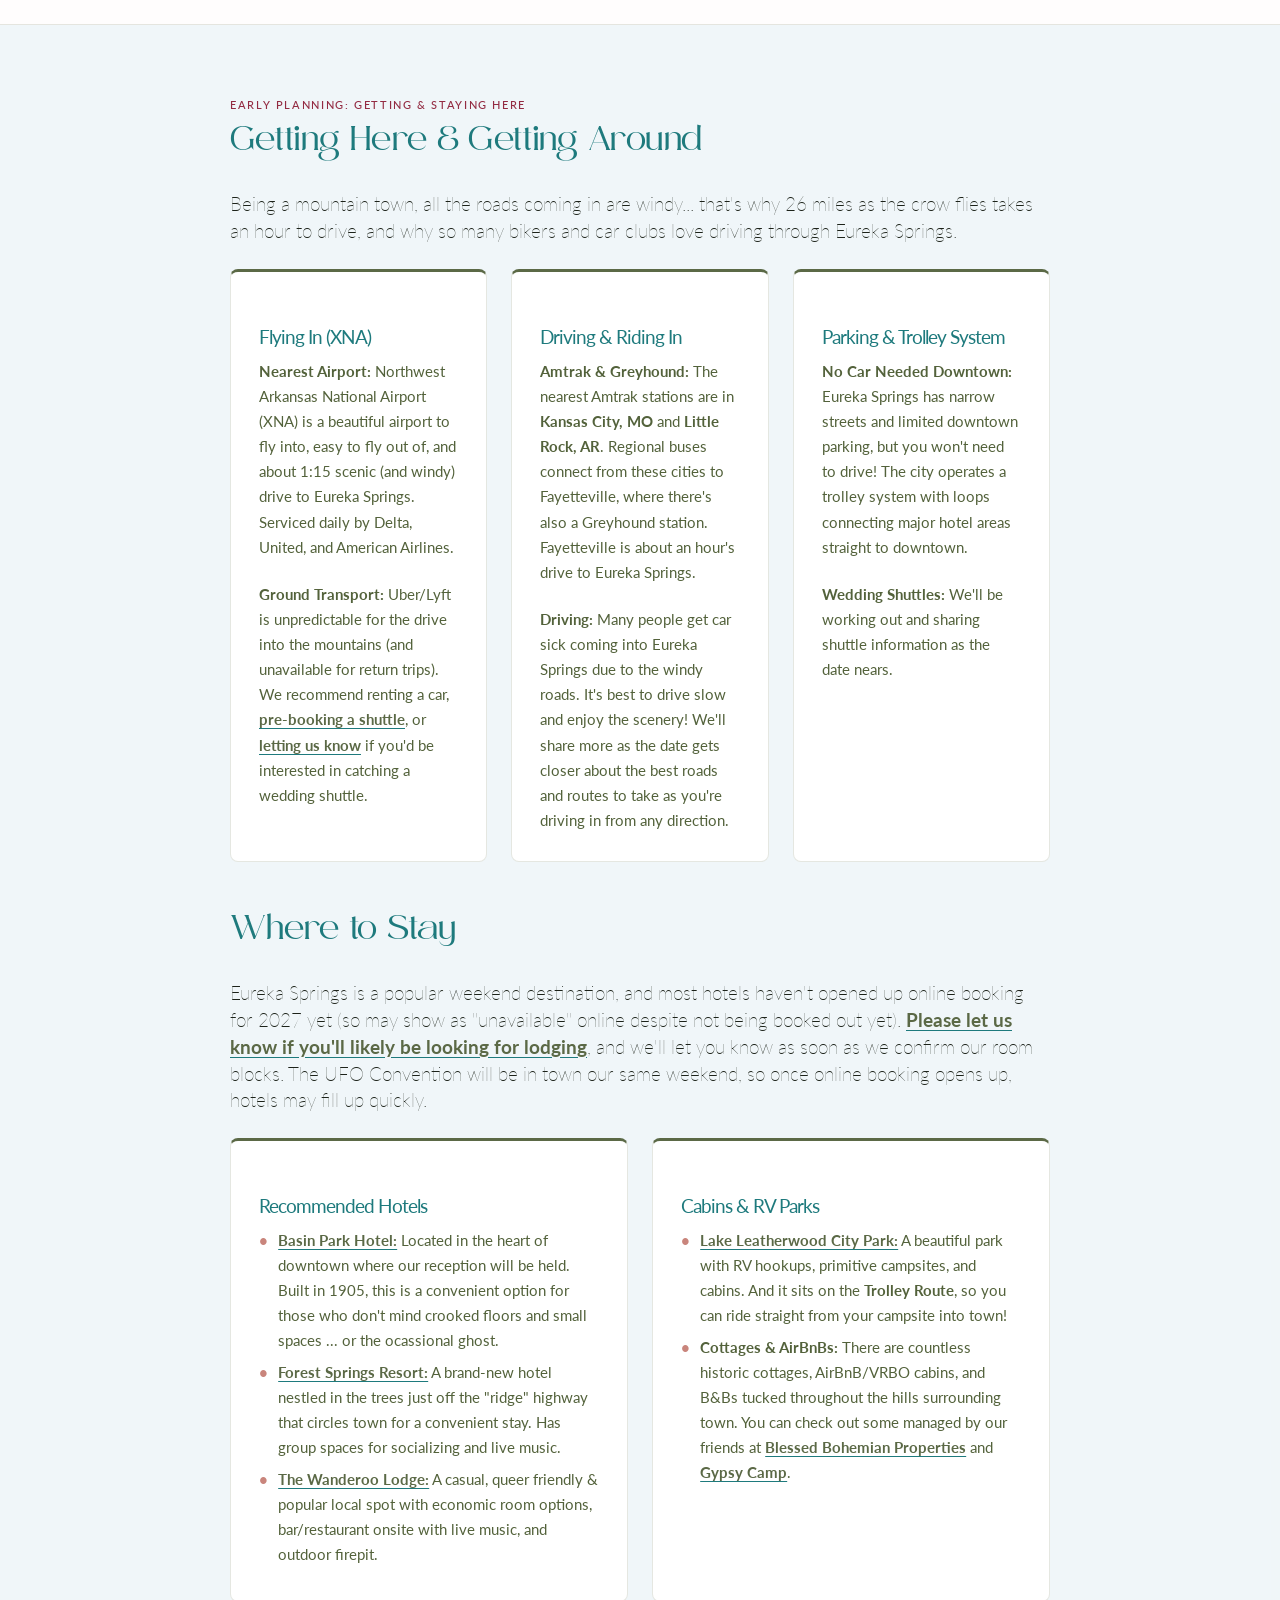
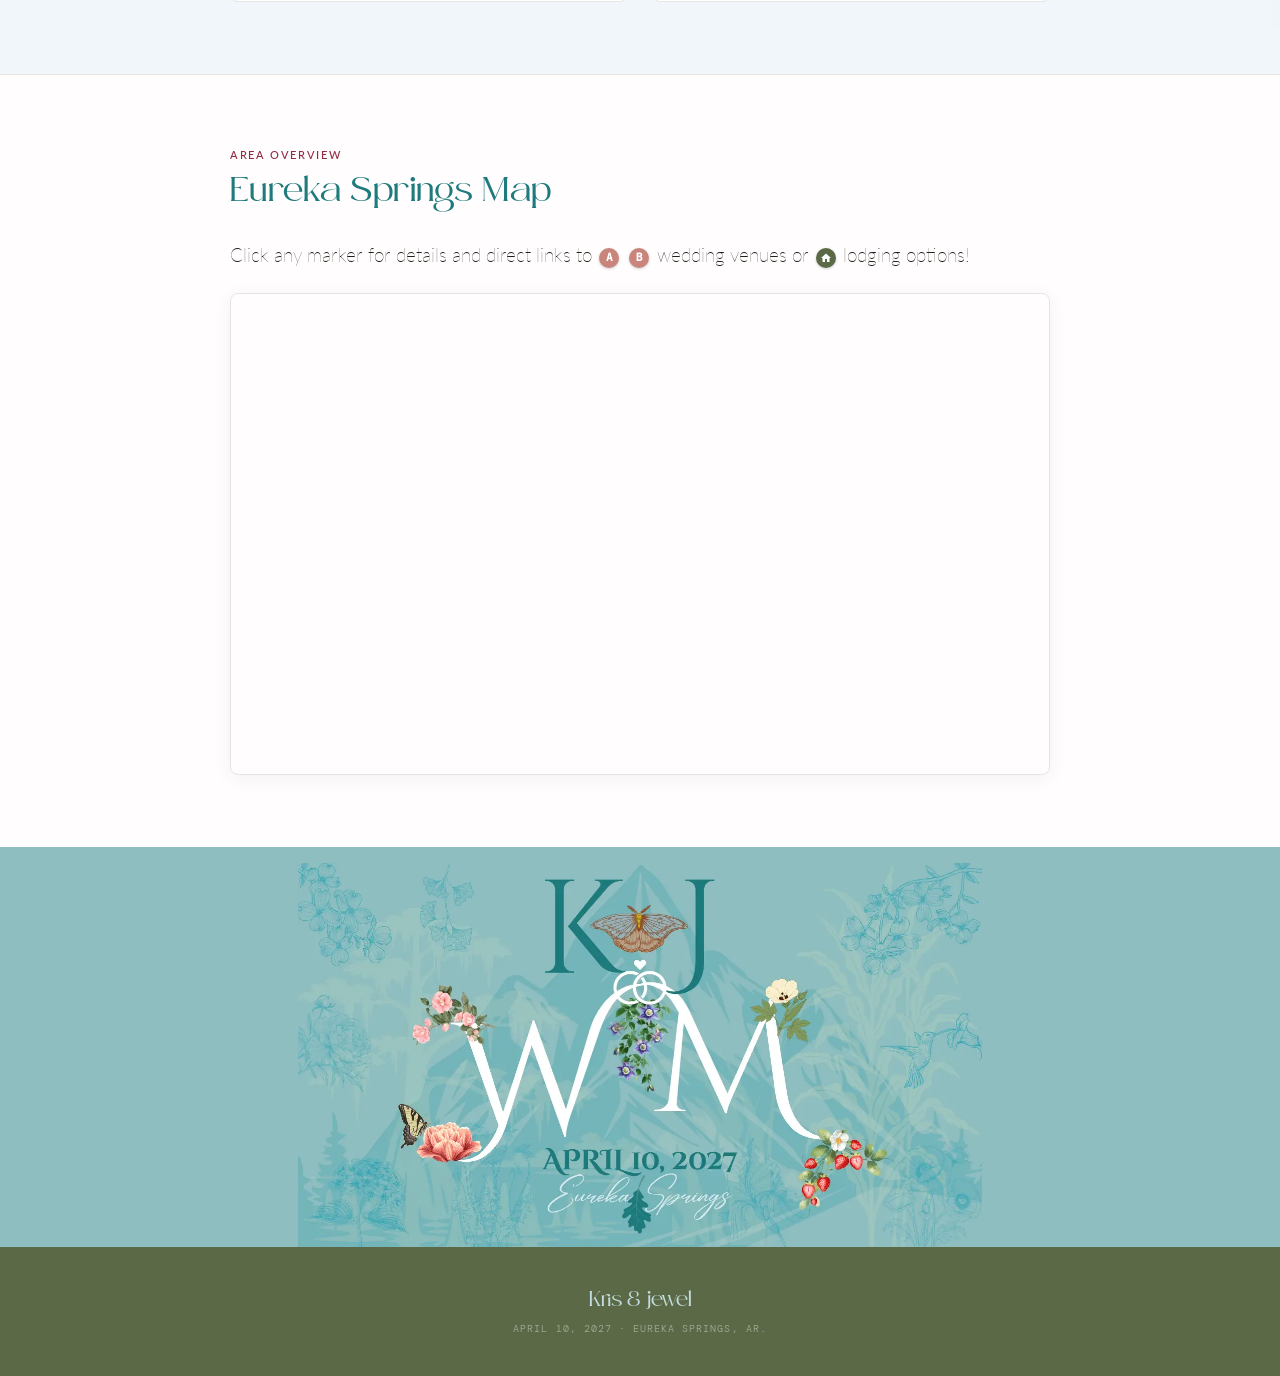
==== commit c8b0dc4a: "re-order sections" ====
--- a/wedding/index.html
+++ b/wedding/index.html
@@ -136,9 +136,19 @@
   transition: color 0.2s;
 }
 
+.nav-links a.outline {
+    border: solid 1px var(--brand-highlight);
+    padding: 4px 6px;
+}
+
+a.nav-logo:hover,
 .nav-links a:hover,
 .nav-links a.active { 
-  color: var(--brand-highlight); 
+  color: white;
+  text-decoration: none;
+}
+.nav-links a.outline:hover {
+    border: solid 1px white;
 }
 
 .nav-toggle { display: none; }
@@ -725,16 +735,15 @@
   z-index: 20;
 }
 
-/* Color Coding */
+/* Wedding Markers */
 .marker-wedding { 
   background-color: var(--brand-accent); /* Coral Pink for Ceremony & Reception */
 }
 
+/* Lodging Markers */
 .marker-stay { 
   background-color: var(--brand-primary); /* Deep Moss Green for Lodging */
 }
-
-/* House Icon for Lodging Markers */
 .marker-stay::before {
   content: "";
   display: block;
@@ -745,6 +754,22 @@
   mask: url('data:image/svg+xml;utf8,<svg xmlns="http://www.w3.org/2000/svg" viewBox="0 0 24 24"><path d="M10 20v-6h4v6h5v-8h3L12 3 2 12h3v8z"/></svg>') no-repeat center / contain;
   -webkit-mask: url('data:image/svg+xml;utf8,<svg xmlns="http://www.w3.org/2000/svg" viewBox="0 0 24 24"><path d="M10 20v-6h4v6h5v-8h3L12 3 2 12h3v8z"/></svg>') no-repeat center / contain;
 }
+
+/* Airport/Travel Markers */
+.marker-airport {
+    background-color: #2b7cb7; /* Slate/Aviation Blue for Transit */
+}
+.marker-airport::before {
+    content: "";
+    display: block;
+    width: 18px;
+    height: 18px;
+    background-color: #ffffff;
+    /* Embedded Inline SVG Airplane Icon */
+    mask: url('data:image/svg+xml;utf8,<svg xmlns="http://www.w3.org/2000/svg" viewBox="0 0 24 24"><path d="M21 16v-2l-8-5V3.5c0-.83-.67-1.5-1.5-1.5S10 2.67 10 3.5V9l-8 5v2l8-2.5V19l-2 1.5V22l3.5-1 3.5 1v-1.5L13 19v-5.5l8 2.5z"/></svg>') no-repeat center / contain;
+    -webkit-mask: url('data:image/svg+xml;utf8,<svg xmlns="http://www.w3.org/2000/svg" viewBox="0 0 24 24"><path d="M21 16v-2l-8-5V3.5c0-.83-.67-1.5-1.5-1.5S10 2.67 10 3.5V9l-8 5v2l8-2.5V19l-2 1.5V22l3.5-1 3.5 1v-1.5L13 19v-5.5l8 2.5z"/></svg>') no-repeat center / contain;
+}
+
 
 @media (max-width: 768px) {
   #map { height: 360px; }
@@ -920,7 +945,7 @@
 <!-- Nav -->
 <nav>
   <div class="nav-inner">
-    <span class="nav-logo">Kris &amp; jewel</span>
+    <a href="#hero" class="nav-logo">Kris &amp; jewel</a>
     
     <input type="checkbox" id="nav-toggle" class="nav-toggle" aria-label="Toggle menu">
     <label for="nav-toggle" class="hamburger">
@@ -928,10 +953,10 @@
     </label>
     
     <ul class="nav-links">
-      <li><a href="#destination">Destination & Travel</a></li>
-      <li><a href="#lodging">Lodging</a></li>
+      <li><a href="#destination">Destination</a></li>
       <li><a href="#flow">The Weekend</a></li>
-      <li><a href="#intent">Travel Poll</a></li>
+      <li><a href="#intent" class="outline">Travel Poll</a></li>
+      <li><a href="#lodging">Getting & Staying Here</a></li>
       <li><a href="#mapsection">Map</a></li>
     </ul>
   </div>
@@ -979,86 +1004,10 @@
       We are so excited to celebrate our wedding weekend with you in the Ozarks! We know getting to Eureka Springs will be a journey for many of you, so while we're still working through the details, we’ve rounded up some basics to help you begin planning your travel.</p>
       <br>
       <p class="section-intro"><a href="https://www.visiteurekasprings.com" target="_blank" rel="noopener">Eureka Springs</a> is a historic mountain town with the largest collection of Victorian architecture in the middle of America, over 60 natural (cool water) springs, and a vibrant local arts scene. It's a fantastic weekend getaway, and we encourage guests with extra time to make a trip out of it.</p>
-      <h3>Getting Here & Getting Around</h3>
     </div>
   </div>
 
-  <div class="card-grid">
-    <div class="card">
-      <h3>Flying In (XNA)</h3>
-      <p><strong>Nearest Airport:</strong> Northwest Arkansas National Airport (XNA) is a beautiful airport to fly into, easy to fly out of, and roughly a 1-hour scenic (and windy) drive to Eureka Springs. Serviced daily by Delta, United, and American Airlines.</p>
-      <br>
-      <p><strong>Ground Transport:</strong> Uber/Lyft is unpredictable for the drive into the mountains 
-      (and unavailable for return trips). We recommend renting a car, <a href="https://jimsexpressshuttle.com/" target="_blank">pre-booking a shuttle</a>, or letting us know if you'd be interested in catching a wedding shuttle.</p>
-    </div>
-
-    <div class="card">
-      <h3>Driving &amp; Riding In</h3>
-      <p><strong>Amtrak & Greyhound:</strong> The nearest Amtrak stations are in <strong>Kansas City, MO</strong> and <strong>Little Rock, AR</strong>. Regional buses connect from these cities to Fayetteville, where there's also a Greyhound station. Fayetteville is about an hour's drive to Eureka Springs.</p>
-      <br>
-      <p><strong>Driving:</strong> Many people get car sick coming into Eureka Springs due to the windy roads. It's best to drive slow and enjoy the scenery! We'll share more as the date gets closer
-      about the best roads and routes to take as you're driving in from any direction.</p>
-    </div>
-
-    <div class="card">
-      <h3>Parking &amp; Trolley System</h3>
-      <p><strong>No Car Needed Downtown:</strong> Eureka Springs has narrow streets and limited downtown parking, but you won't need to drive! The city operates a trolley system with loops connecting major hotel areas straight to downtown.</p>
-      <br>
-      <p><strong>Wedding Shuttles:</strong> We'll be working out and sharing shuttle information as the date nears.</p>
-    </div>
-  </div>
-
-  <p class="btn-wrap"><a href="#mapsection" class="btn">View Map</a></p>
-
-  </div>
-</section>
-
-
-<!--
-<hr class="section-divider">
-<section id="location">
-  <div class="section-inner">
-    <div class="section-label">The Destination</div>
-    <h2 class="section-title">Celebrating in Eureka Springs, AR</h2>
-    <p class="section-intro">
-    We are so excited to celebrate our wedding weekend with you in the Ozarks! We know getting to Eureka Springs will be a journey for many of you, so while we're still working through the details, we’ve rounded up some basics to help you begin planning your travel.</p>
-    <br>
-    <p class="section-intro"><a href="https://www.visiteurekasprings.com" target="_blank" rel="noopener">Eureka Springs</a> is a historic mountain town with the largest collection of Victorian architecture in the middle of America, over 60 natural (cool water) springs, and a vibrant local arts scene. It's a fantastic weekend getaway, and we encourage guests with extra time to make a trip out of it.</p>
-  </div>
-</section>
--->
-
-<!-- Where to Stay -->
-<hr class="section-divider">
-<section id="lodging" style="background: rgba(181, 216, 229, 0.2);">
-  <div class="section-inner">
-    <div class="section-label">Lodging Options</div>
-    <h2 class="section-title">Where to Stay</h2>
-    <p class="section-intro">
-      Eureka Springs is a popular weekend destination, and most hotels haven't opened up online booking for 2027 yet (so may show as "unavailable" online despite not being booked out yet).
-      Please let us know if you're considering traveling in, and we'll let you know as soon as we confirm our room blocks.
-      The UFO Convention will be in town our same weekend, so once online booking opens up, hotels may fill up quickly.
-    </p>
-
-    <div class="card-grid">
-      <div class="card">
-        <h3>Recommended Hotels</h3>
-        <ul>
-          <li><strong><a href="https://basinpark.com/" target="_blank">Basin Park Hotel:</a></strong> Located in the heart of downtown where our reception will be held. Built in 1905, this is a convenient option for those who don't mind crooked floors and small spaces ... or the ocassional ghost.</li>
-          <li><strong><a href="https://www.forestspringsresort.com/" target="_blank">Forest Springs Resort:</a></strong> A brand-new hotel nestled in the trees just off the "ridge" highway that circles town for a convenient stay. Has group spaces for socializing and live music.</li>
-          <li><strong><a href="https://www.wanderoolodge.com/" target="_blank">The Wanderoo Lodge:</a></strong> A casual, queer friendly & popular local spot with economic room options, bar/restaurant onsite with live music, and outdoor firepit.</li>
-        </ul>
-      </div>
-
-      <div class="card">
-        <h3>Cabins &amp; RV Parks</h3>
-        <ul>
-          <li><strong><a href="https://www.eurekasprings.org/city-parks/lake-leatherwood-city-park/" target="_blank">Lake Leatherwood City Park:</a></strong> A beautiful park with RV hookups, primitive campsites, and cabins. And it sits on the <strong>Trolley Route</strong>, so you can ride straight from your campsite into town!</li>
-          <li><strong>Cottages &amp; AirBnBs:</strong> There are countless historic cottages, AirBnB/VRBO cabins, and B&amp;Bs tucked throughout the hills surrounding town. You can check out some managed by our friends at <a href="https://www.bookeureka.com/" target="_blank">Blessed Bohemian Properties</a> and <a href="https://airbnb.com/p/TheGypsyCamp" target="_blank">Gypsy Camp</a>.</li>
-        </ul>
-      </div>
-    </div>
-  </div>
+</div>
 </section>
 
 <!-- Weekend Flow -->
@@ -1084,7 +1033,7 @@
         <img src="./assets/operahouse.webp" alt="Opera in the Ozarks" class="flow-card-img">
         <div class="flow-card-body">
           <div class="flow-card-tag">Saturday Afternoon</div>
-          <h3>Ceremony at <a href="https://opera.org" target="_blank" rel="noopener">Opera in the Ozarks</a></h3>
+          <h3>Ceremony at Opera in the Ozarks</h3>
           <p>A stunning venue surrounded by Ozark vistas at Inspiration Point just north of town.</p>
         </div>
       </div>
@@ -1109,12 +1058,12 @@
   </div>
 </section>
 
-<!-- Travel Intent Form -->
+<!-- Travel Intent Poll -->
 <hr class="section-divider">
 <section id="intent">
   <div class="section-inner">
     <div class="section-label">Early Count</div>
-    <h2 class="section-title">Preliminary Travel Poll</h2>
+    <h2 class="section-title">Travel Poll</h2>
     <p class="section-intro">
       Help us organize local transport options by letting us know your early travel plans.
       Don't worry, it's not an official RSVP yet ... you'll get a formal invitation when it's time.
@@ -1206,6 +1155,72 @@
   </div>
 </section>
 
+
+<!-- Where to Stay -->
+<hr class="section-divider">
+<section id="lodging" style="background: rgba(181, 216, 229, 0.2);">
+  <div class="section-inner">
+    <div class="section-label">Early Planning: Getting & Staying Here</div>
+
+    <h2 class="section-title">Getting Here & Getting Around</h2>
+    <p class="section-intro">Being a mountain town, all the roads coming in are windy... that's why 26 miles as the crow flies takes an hour to drive, and why so many bikers and car clubs love driving through Eureka Springs.</p>
+
+    <div class="card-grid">
+      <div class="card">
+        <h3>Flying In (XNA)</h3>
+        <p><strong>Nearest Airport:</strong> Northwest Arkansas National Airport (XNA) is a beautiful airport to fly into, easy to fly out of, and about 1:15 scenic (and windy) drive to Eureka Springs. Serviced daily by Delta, United, and American Airlines.</p>
+        <br>
+        <p><strong>Ground Transport:</strong> Uber/Lyft is unpredictable for the drive into the mountains 
+        (and unavailable for return trips). We recommend renting a car, <a href="https://jimsexpressshuttle.com/" target="_blank">pre-booking a shuttle</a>, or <a href="#intent">letting us know</a> if you'd be interested in catching a wedding shuttle.</p>
+      </div>
+
+      <div class="card">
+        <h3>Driving &amp; Riding In</h3>
+        <p><strong>Amtrak & Greyhound:</strong> The nearest Amtrak stations are in <strong>Kansas City, MO</strong> and <strong>Little Rock, AR</strong>. Regional buses connect from these cities to Fayetteville, where there's also a Greyhound station. Fayetteville is about an hour's drive to Eureka Springs.</p>
+        <br>
+        <p><strong>Driving:</strong> Many people get car sick coming into Eureka Springs due to the windy roads. It's best to drive slow and enjoy the scenery! We'll share more as the date gets closer
+        about the best roads and routes to take as you're driving in from any direction.</p>
+      </div>
+
+      <div class="card">
+        <h3>Parking &amp; Trolley System</h3>
+        <p><strong>No Car Needed Downtown:</strong> Eureka Springs has narrow streets and limited downtown parking, but you won't need to drive! The city operates a trolley system with loops connecting major hotel areas straight to downtown.</p>
+        <br>
+        <p><strong>Wedding Shuttles:</strong> We'll be working out and sharing shuttle information as the date nears.</p>
+      </div>
+    </div>
+
+    <br><br>
+
+    <h2 class="section-title">Where to Stay</h2>
+    <p class="section-intro">
+      Eureka Springs is a popular weekend destination, and most hotels haven't opened up online booking for 2027 yet (so may show as "unavailable" online despite not being booked out yet).
+      <a href="#intent">Please let us know if you'll likely be looking for lodging</a>, and we'll let you know as soon as we confirm our room blocks.
+      The UFO Convention will be in town our same weekend, so once online booking opens up, hotels may fill up quickly.
+    </p>
+
+    <div class="card-grid">
+      <div class="card">
+        <h3>Recommended Hotels</h3>
+        <ul>
+          <li><strong><a href="https://basinpark.com/" target="_blank">Basin Park Hotel:</a></strong> Located in the heart of downtown where our reception will be held. Built in 1905, this is a convenient option for those who don't mind crooked floors and small spaces ... or the ocassional ghost.</li>
+          <li><strong><a href="https://www.forestspringsresort.com/" target="_blank">Forest Springs Resort:</a></strong> A brand-new hotel nestled in the trees just off the "ridge" highway that circles town for a convenient stay. Has group spaces for socializing and live music.</li>
+          <li><strong><a href="https://www.wanderoolodge.com/" target="_blank">The Wanderoo Lodge:</a></strong> A casual, queer friendly & popular local spot with economic room options, bar/restaurant onsite with live music, and outdoor firepit.</li>
+        </ul>
+      </div>
+
+      <div class="card">
+        <h3>Cabins &amp; RV Parks</h3>
+        <ul>
+          <li><strong><a href="https://www.eurekasprings.org/city-parks/lake-leatherwood-city-park/" target="_blank">Lake Leatherwood City Park:</a></strong> A beautiful park with RV hookups, primitive campsites, and cabins. And it sits on the <strong>Trolley Route</strong>, so you can ride straight from your campsite into town!</li>
+          <li><strong>Cottages &amp; AirBnBs:</strong> There are countless historic cottages, AirBnB/VRBO cabins, and B&amp;Bs tucked throughout the hills surrounding town. You can check out some managed by our friends at <a href="https://www.bookeureka.com/" target="_blank">Blessed Bohemian Properties</a> and <a href="https://airbnb.com/p/TheGypsyCamp" target="_blank">Gypsy Camp</a>.</li>
+        </ul>
+      </div>
+    </div>
+
+  </div>
+</section>
+
 <!-- Interactive Map Section -->
 <hr class="section-divider">
 <section id="mapsection">
@@ -1233,9 +1248,7 @@
 <!-- Footer -->
 <footer>
   <div class="footer-names">Kris &amp; jewel</div>
-  <p>April 10, 2027 &middot; Eureka Springs, AR. 
-    <a href="./assets/savethedate-postcard.webp" target="_blank">Save the Date</a></p>
-  <p>Looking for our music? <a href="../music/">Click here to visit Kris 'n Missy Jewel</a>.</p>
+  <p>April 10, 2027 &middot; Eureka Springs, AR.</p>
 </div>
 
 </footer>
@@ -1347,6 +1360,14 @@
       coords: [-93.766699, 36.4389218],
       type: "stay",
       url: "https://www.eurekasprings.org/city-parks/lake-leatherwood-city-park/"
+    },
+    { 
+      name: "Northwest Arkansas National Airport (XNA)", 
+      category: "Airport",
+      desc: "Closest national airport. Roughly a 1hr and 15min scenic, windy drive to Eureka Springs.",
+      coords: [-94.3068008, 36.2818985], 
+      type: "airport", 
+      url: "https://www.flyxna.com/" 
     }
   ];
 
@@ -1372,7 +1393,7 @@
     const el = document.createElement('div');
     const isWedding = loc.type === 'wedding';
     
-    el.className = `custom-marker ${isWedding ? 'marker-wedding' : 'marker-stay'}`;
+    el.className = "custom-marker marker-"+loc.type;
     
     // If it's a wedding venue, give it a letter (A, B...).
     // If it's lodging, leave innerText empty so the CSS House Icon shows!
